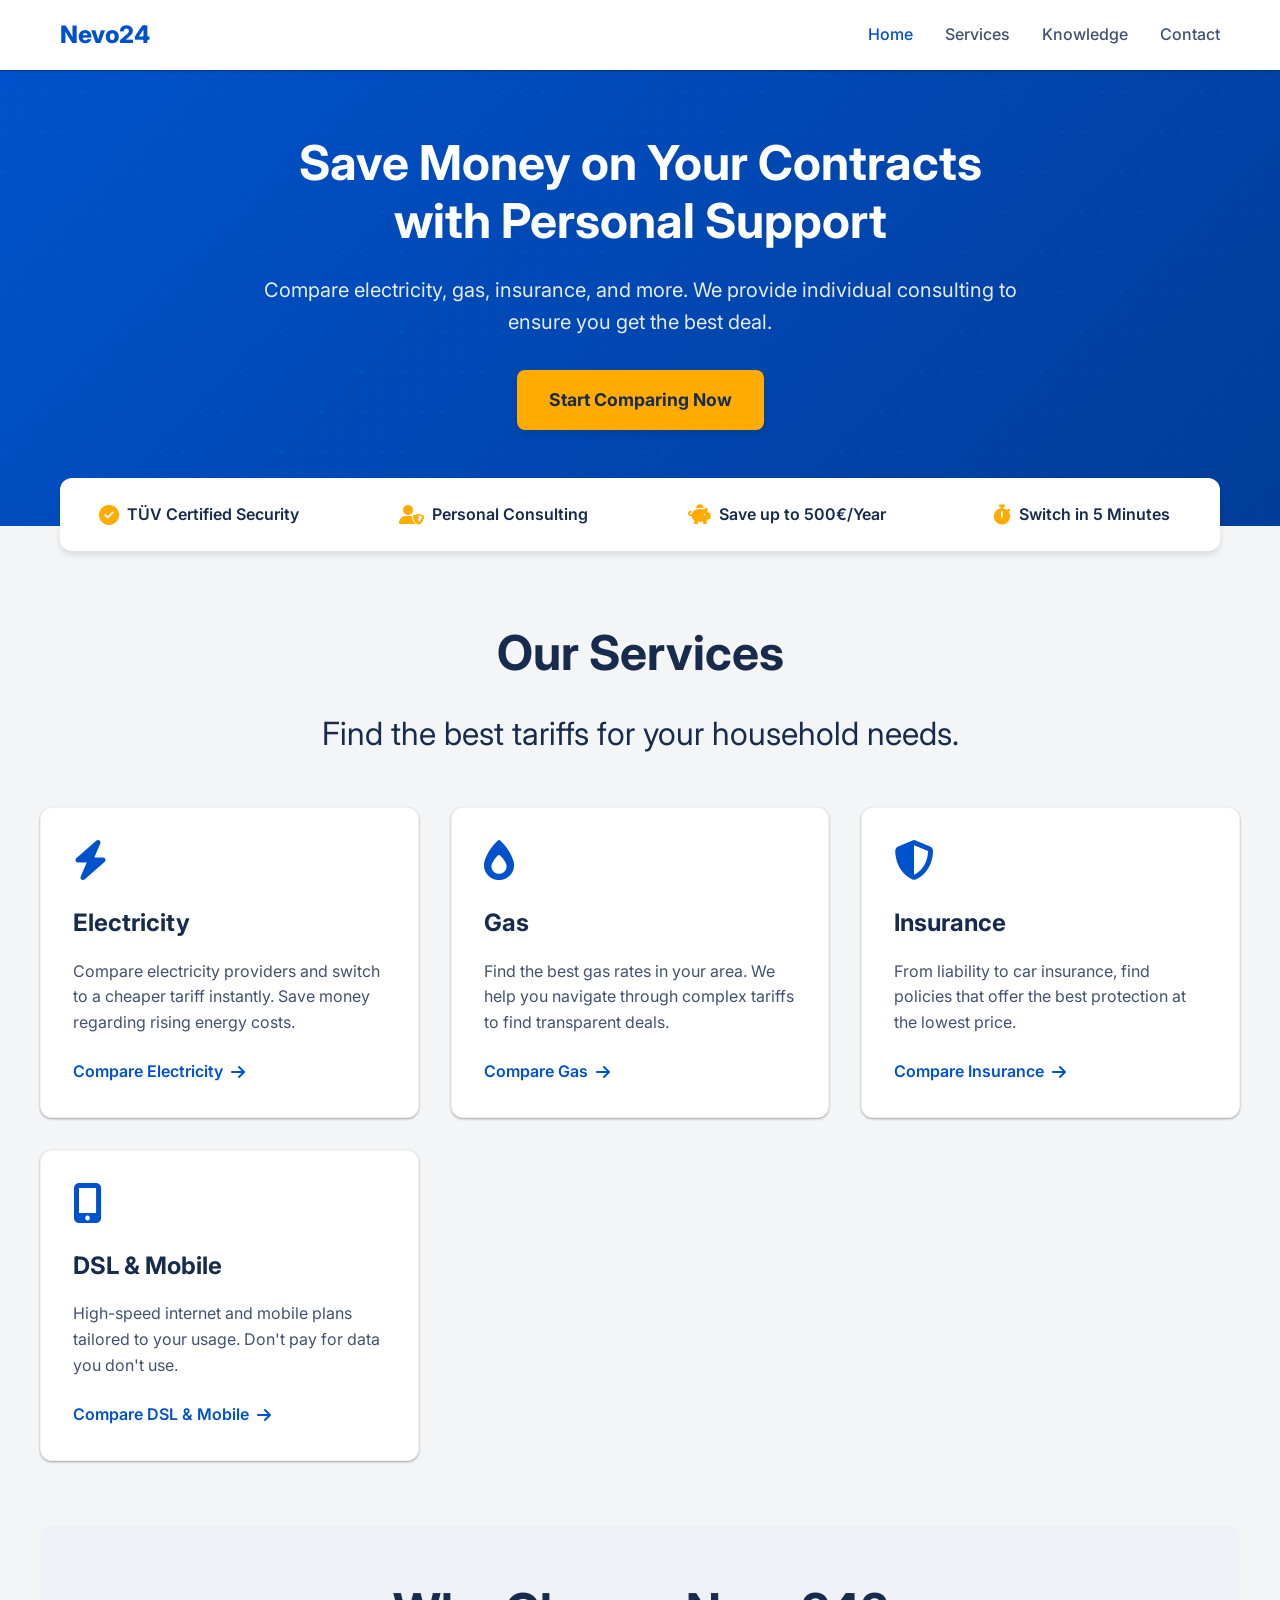
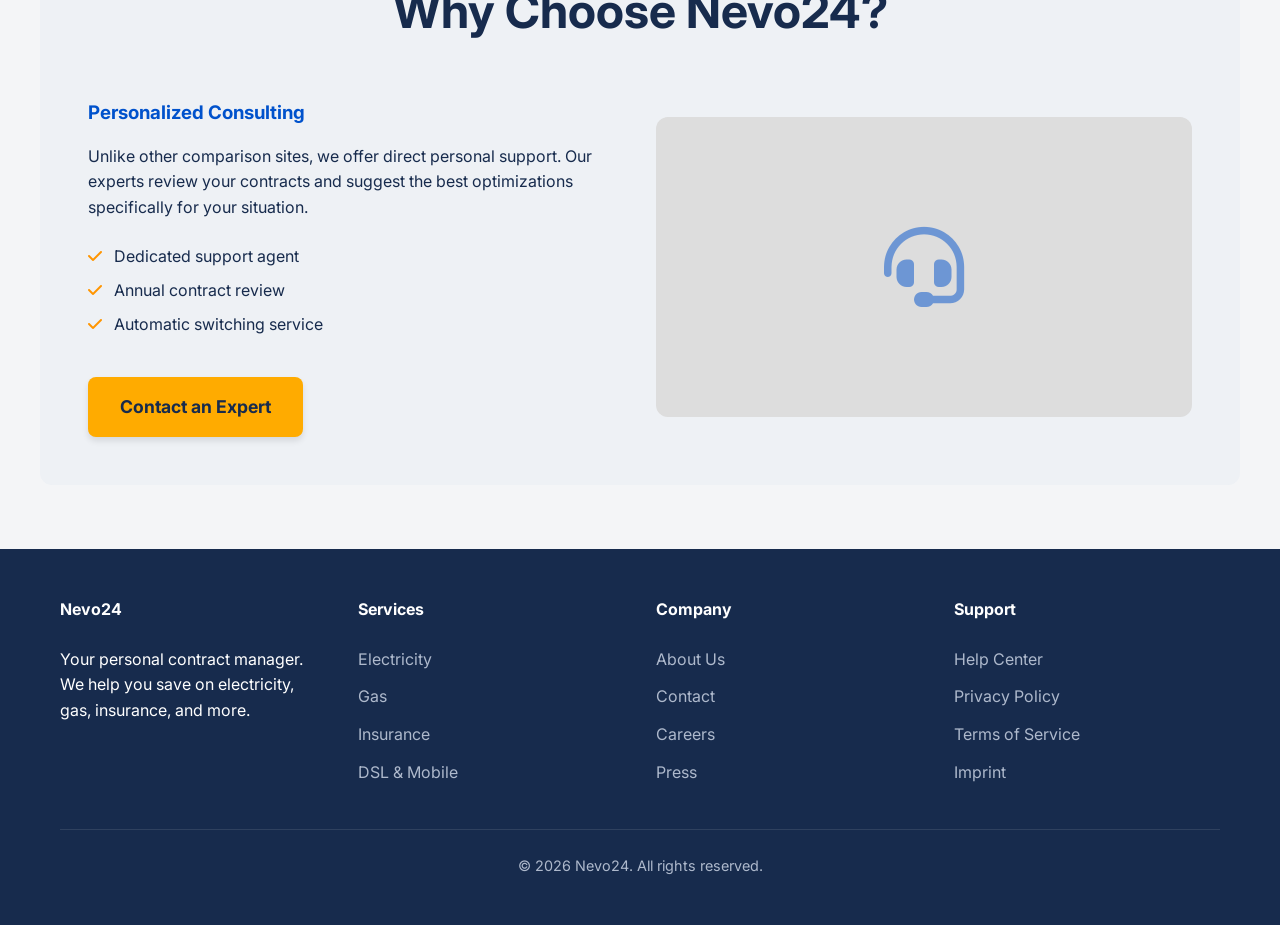
==== index.html @ d9aeeba8 "deploy: 2414fd0dbe50c13e56866b86562fd67501a1f884" ====
<!DOCTYPE html>
<html lang="en">

<head>
    <meta charset="UTF-8">
    <meta name="viewport" content="width=device-width, initial-scale=1.0">
    <title>Nevo24 - Compare Contracts & Save | Electricity, Gas, Insurance</title>
    <meta name="description"
        content="Compare electricity, gas, insurance, and more with Nevo24. Get personal consulting support and find the best deals for your needs.">
    <link rel="stylesheet" href="css/main.css">
    <link href="https://fonts.googleapis.com/css2?family=Inter:wght@400;500;600;700;800&display=swap" rel="stylesheet">
    <!-- FontAwesome for Icons -->
    <link rel="stylesheet" href="https://cdnjs.cloudflare.com/ajax/libs/font-awesome/6.4.0/css/all.min.css">
</head>

<body>
    <header>
        <div class="container">
            <nav>
                <a href="index.html" class="logo">Nevo24</a>
                <div class="nav-links">
                    <a href="index.html" class="active">Home</a>
                    <a href="services.html">Services</a>
                    <a href="knowledge.html">Knowledge</a>
                    <a href="contact.html">Contact</a>
                </div>
                <button class="mobile-menu-btn" aria-label="Toggle menu">
                    <i class="fas fa-bars"></i>
                </button>
            </nav>
        </div>
    </header>

    <main>
        <section class="hero">
            <div class="container hero-content">
                <h1>Save Money on Your Contracts with Personal Support</h1>
                <p>Compare electricity, gas, insurance, and more. We provide individual consulting to ensure you get the
                    best deal.</p>
                <a href="services.html" class="btn-cta">Start Comparing Now</a>
            </div>
        </section>

        <!-- USP Bar -->
        <div class="container">
            <div class="usp-bar">
                <div class="usp-item">
                    <i class="fas fa-check-circle usp-icon"></i>
                    <span>TÜV Certified Security</span>
                </div>
                <div class="usp-item">
                    <i class="fas fa-user-shield usp-icon"></i>
                    <span>Personal Consulting</span>
                </div>
                <div class="usp-item">
                    <i class="fas fa-piggy-bank usp-icon"></i>
                    <span>Save up to 500€/Year</span>
                </div>
                <div class="usp-item">
                    <i class="fas fa-stopwatch usp-icon"></i>
                    <span>Switch in 5 Minutes</span>
                </div>
            </div>
        </div>

        <section class="section container">
            <div class="section-title">
                <h2>Our Services</h2>
                <p>Find the best tariffs for your household needs.</p>
            </div>

            <div class="grid">
                <article class="card">
                    <i class="fas fa-bolt card-icon"></i>
                    <h3>Electricity</h3>
                    <p>Compare electricity providers and switch to a cheaper tariff instantly. Save money regarding
                        rising energy costs.</p>
                    <a href="services.html#electricity" class="card-link">Compare Electricity <i
                            class="fas fa-arrow-right"></i></a>
                </article>

                <article class="card">
                    <i class="fas fa-burn card-icon"></i>
                    <h3>Gas</h3>
                    <p>Find the best gas rates in your area. We help you navigate through complex tariffs to find
                        transparent deals.</p>
                    <a href="services.html#gas" class="card-link">Compare Gas <i class="fas fa-arrow-right"></i></a>
                </article>

                <article class="card">
                    <i class="fas fa-shield-alt card-icon"></i>
                    <h3>Insurance</h3>
                    <p>From liability to car insurance, find policies that offer the best protection at the lowest
                        price.</p>
                    <a href="services.html#insurance" class="card-link">Compare Insurance <i
                            class="fas fa-arrow-right"></i></a>
                </article>

                <article class="card">
                    <i class="fas fa-mobile-alt card-icon"></i>
                    <h3>DSL & Mobile</h3>
                    <p>High-speed internet and mobile plans tailored to your usage. Don't pay for data you don't use.
                    </p>
                    <a href="services.html#dsl" class="card-link">Compare DSL & Mobile <i
                            class="fas fa-arrow-right"></i></a>
                </article>
            </div>
        </section>

        <section class="section container" style="background-color: #eef1f5; border-radius: 12px; padding: 3rem;">
            <div class="section-title">
                <h2>Why Choose Nevo24?</h2>
            </div>
            <div class="grid" style="grid-template-columns: 1fr 1fr; align-items: center;">
                <div>
                    <h3 style="margin-bottom: 1rem; color: var(--primary-color);">Personalized Consulting</h3>
                    <p style="margin-bottom: 1.5rem;">Unlike other comparison sites, we offer direct personal support.
                        Our experts review your contracts and suggest the best optimizations specifically for your
                        situation.</p>
                    <ul style="list-style: none;">
                        <li style="margin-bottom: 0.5rem;"><i class="fas fa-check"
                                style="color: var(--accent-hover); margin-right: 0.5rem;"></i> Dedicated support agent
                        </li>
                        <li style="margin-bottom: 0.5rem;"><i class="fas fa-check"
                                style="color: var(--accent-hover); margin-right: 0.5rem;"></i> Annual contract review
                        </li>
                        <li style="margin-bottom: 0.5rem;"><i class="fas fa-check"
                                style="color: var(--accent-hover); margin-right: 0.5rem;"></i> Automatic switching
                            service</li>
                    </ul>
                    <a href="contact.html" class="btn-cta" style="margin-top: 2rem;">Contact an Expert</a>
                </div>
                <!-- Placeholder for an image -->
                <div
                    style="background-color: #ddd; height: 300px; border-radius: 12px; display: flex; align-items: center; justify-content: center; color: #666;">
                    <i class="fas fa-headset" style="font-size: 5rem; color: var(--primary-color); opacity: 0.5;"></i>
                </div>
            </div>
        </section>
    </main>

    <footer>
        <div class="container">
            <div class="footer-content">
                <div class="footer-col">
                    <h4>Nevo24</h4>
                    <p>Your personal contract manager. We help you save on electricity, gas, insurance, and more.</p>
                </div>
                <div class="footer-col">
                    <h4>Services</h4>
                    <ul>
                        <li><a href="services.html#electricity">Electricity</a></li>
                        <li><a href="services.html#gas">Gas</a></li>
                        <li><a href="services.html#insurance">Insurance</a></li>
                        <li><a href="services.html#dsl">DSL & Mobile</a></li>
                    </ul>
                </div>
                <div class="footer-col">
                    <h4>Company</h4>
                    <ul>
                        <li><a href="#">About Us</a></li>
                        <li><a href="contact.html">Contact</a></li>
                        <li><a href="#">Careers</a></li>
                        <li><a href="#">Press</a></li>
                    </ul>
                </div>
                <div class="footer-col">
                    <h4>Support</h4>
                    <ul>
                        <li><a href="knowledge.html">Help Center</a></li>
                        <li><a href="#">Privacy Policy</a></li>
                        <li><a href="#">Terms of Service</a></li>
                        <li><a href="#">Imprint</a></li>
                    </ul>
                </div>
            </div>
            <div class="footer-bottom">
                &copy; 2026 Nevo24. All rights reserved.
            </div>
        </div>
    </footer>

    <script src="js/main.js"></script>
</body>

</html>
---- css/main.css ----
/* Base */
@import './base/variables.css';
@import './base/reset.css';
@import './base/typography.css';

/* Layouts */
@import './layouts/grid.css';
@import './layouts/utilities.css';

/* Components */
@import './components/navbar.css';
@import './components/hero.css';
@import './components/buttons.css';
@import './components/usp.css';
@import './components/card.css';
@import './components/forms.css';
@import './components/footer.css';
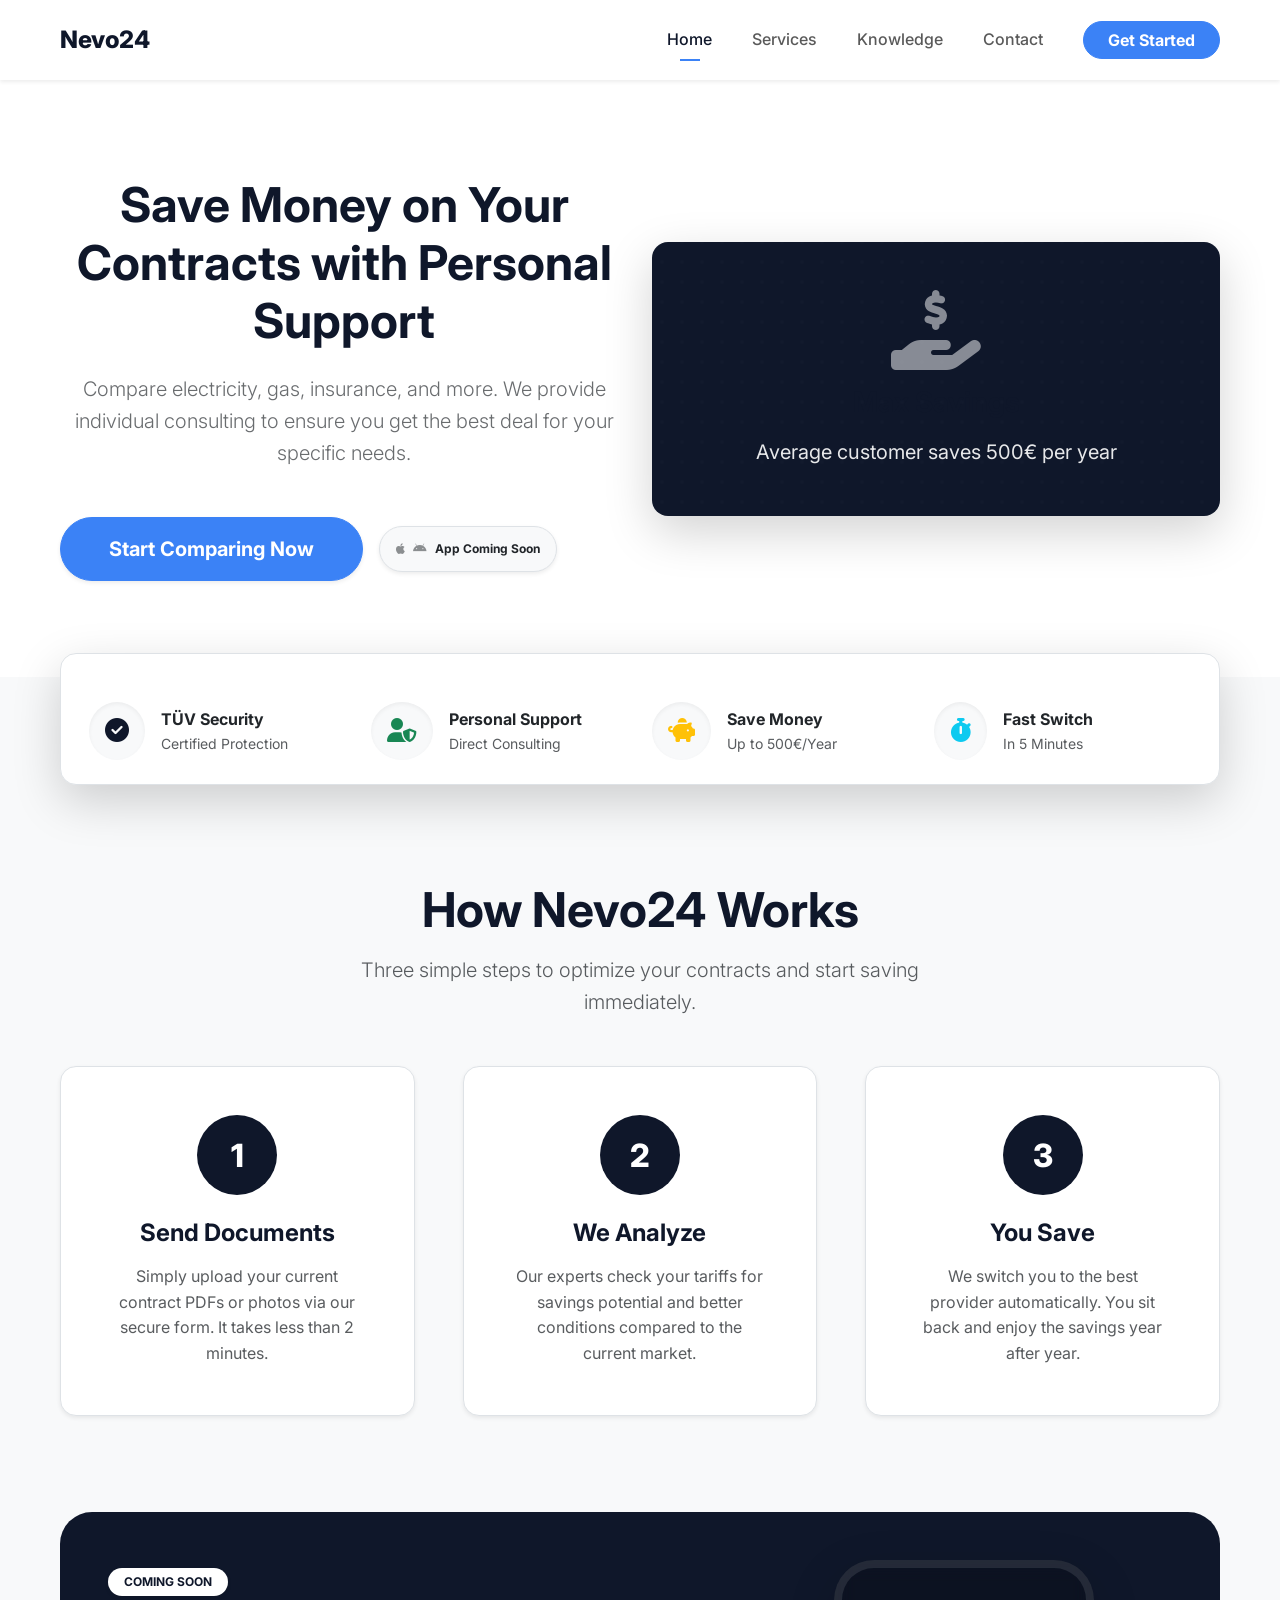
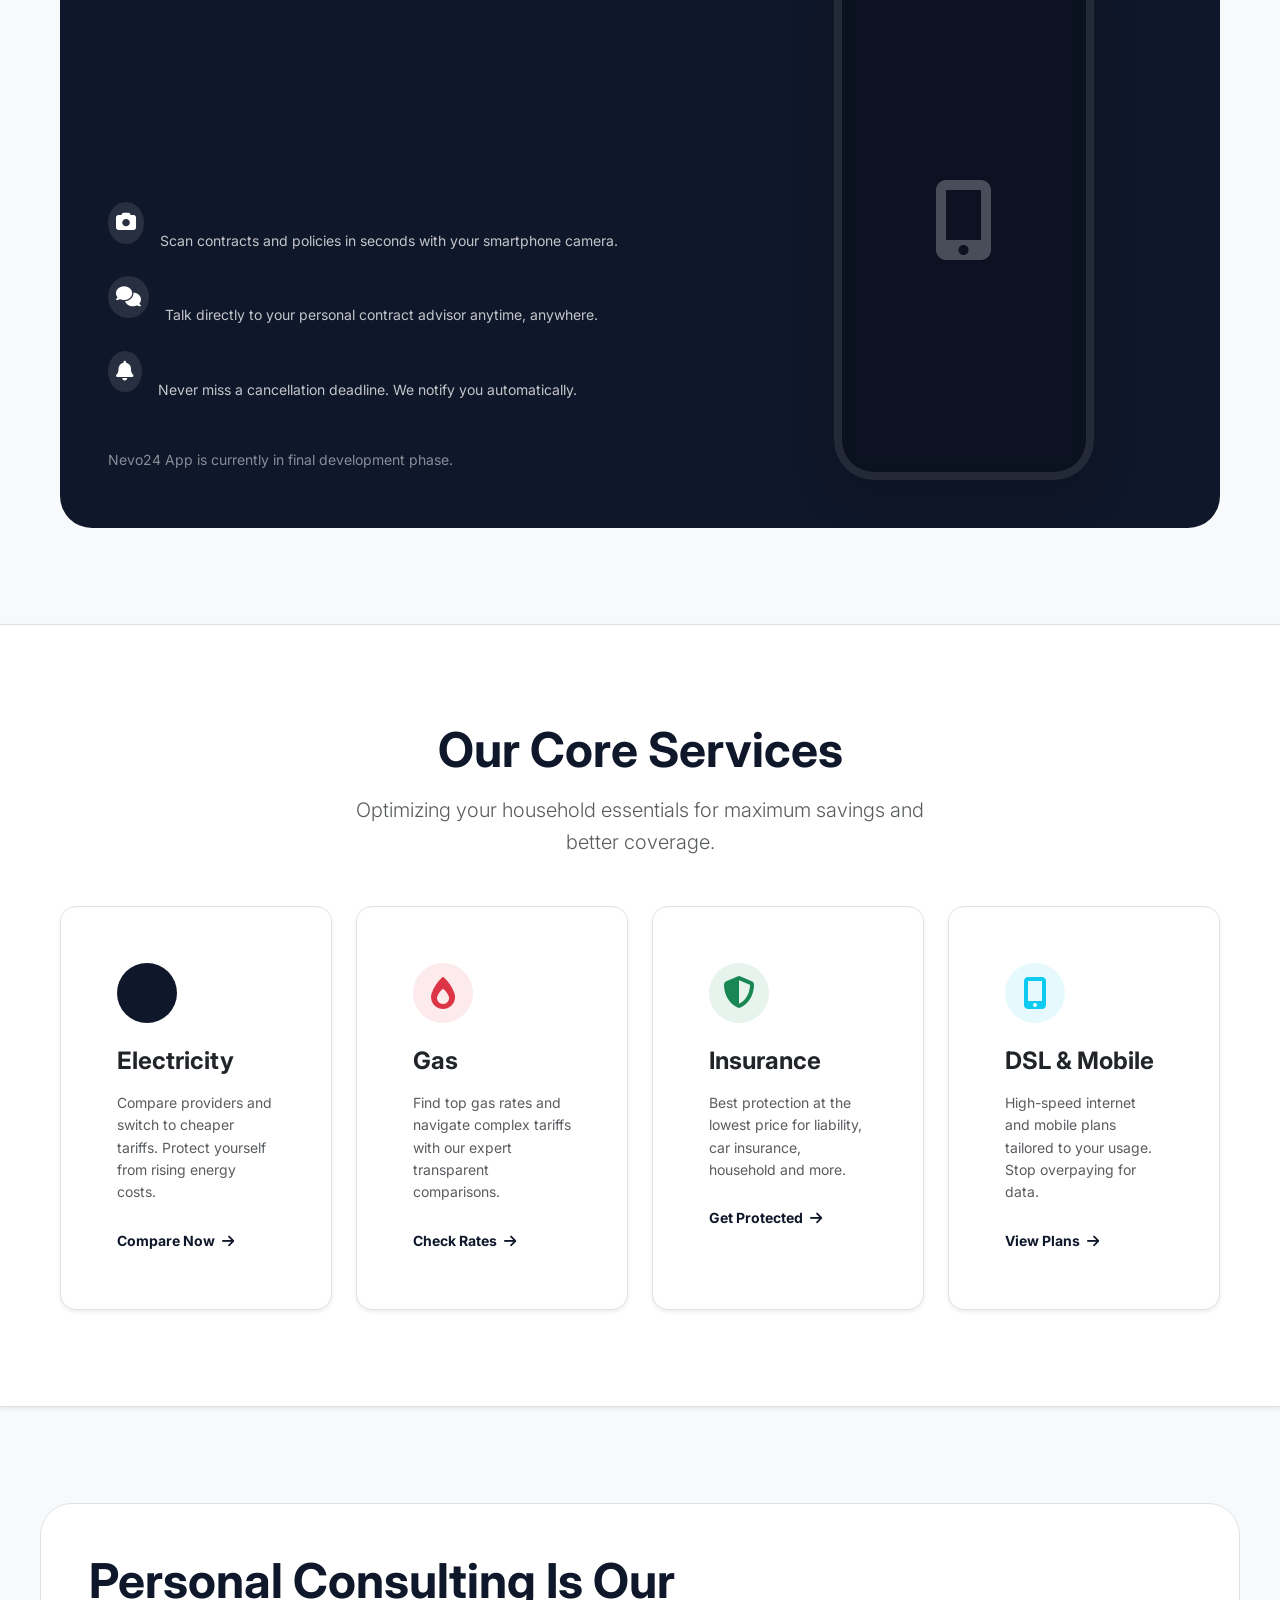
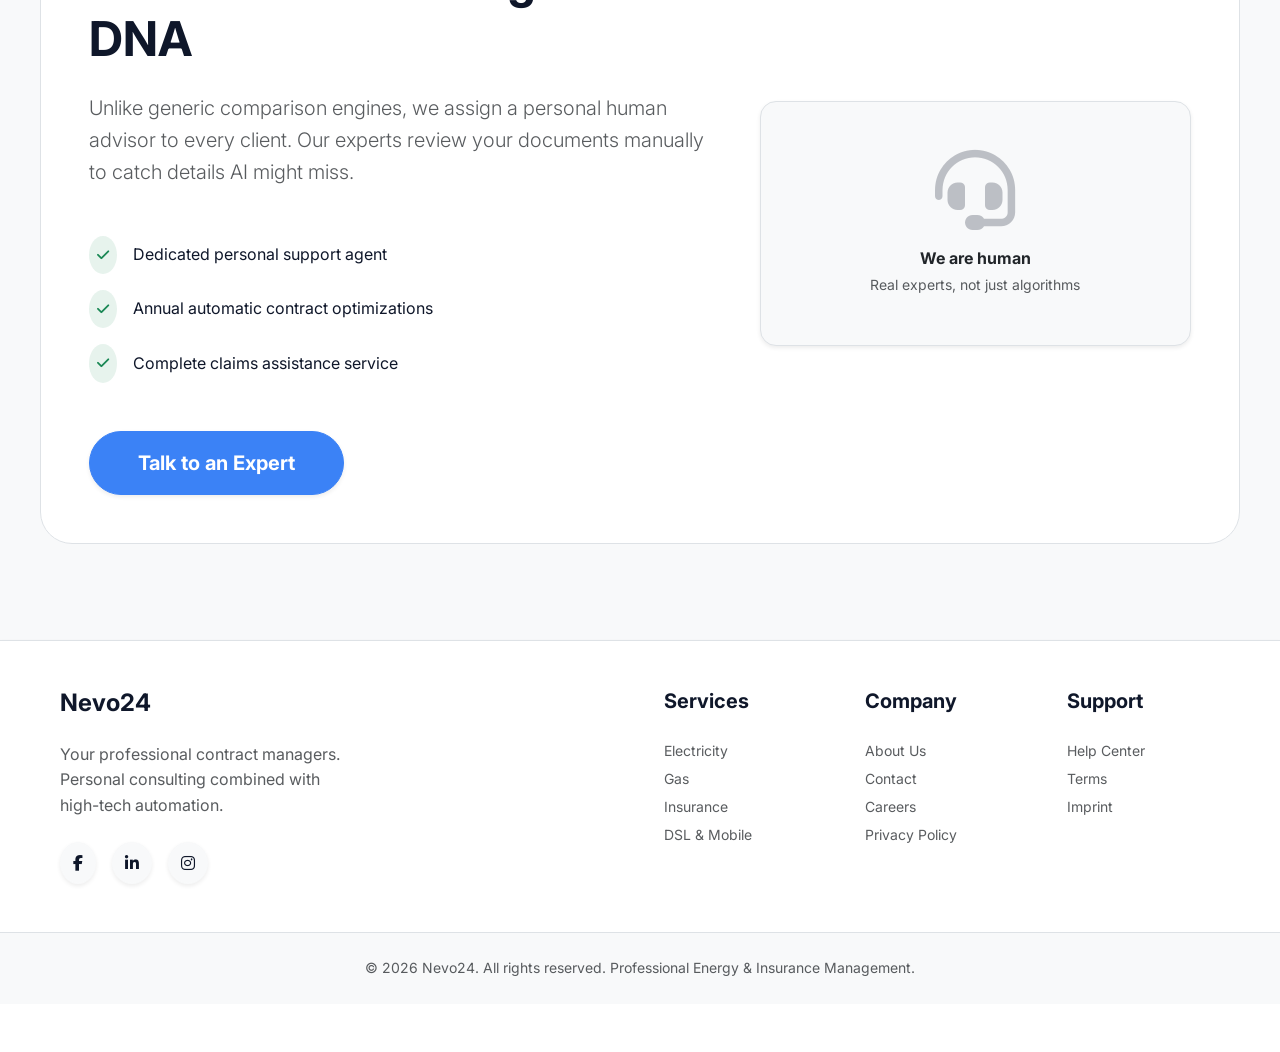
==== commit 9e4e33e0: "deploy: 4b21cb614659c265d0168c26a37c95a300e7a8ff" ====
--- a/index.html
+++ b/index.html
@@ -7,179 +7,397 @@
     <title>Nevo24 - Compare Contracts & Save | Electricity, Gas, Insurance</title>
     <meta name="description"
         content="Compare electricity, gas, insurance, and more with Nevo24. Get personal consulting support and find the best deals for your needs.">
+
+    <!-- Bootstrap 5 CSS -->
+    <link href="https://cdn.jsdelivr.net/npm/bootstrap@5.3.2/dist/css/bootstrap.min.css" rel="stylesheet">
+    <!-- AOS CSS -->
+    <link href="https://unpkg.com/aos@2.3.1/dist/aos.css" rel="stylesheet">
+
     <link rel="stylesheet" href="css/main.css">
     <link href="https://fonts.googleapis.com/css2?family=Inter:wght@400;500;600;700;800&display=swap" rel="stylesheet">
     <!-- FontAwesome for Icons -->
     <link rel="stylesheet" href="https://cdnjs.cloudflare.com/ajax/libs/font-awesome/6.4.0/css/all.min.css">
 </head>
 
-<body>
-    <header>
+<body class="bg-light">
+    <header class="navbar navbar-expand-lg navbar-light bg-white sticky-top shadow-sm py-3">
         <div class="container">
-            <nav>
-                <a href="index.html" class="logo">Nevo24</a>
-                <div class="nav-links">
-                    <a href="index.html" class="active">Home</a>
-                    <a href="services.html">Services</a>
-                    <a href="knowledge.html">Knowledge</a>
-                    <a href="contact.html">Contact</a>
-                </div>
-                <button class="mobile-menu-btn" aria-label="Toggle menu">
-                    <i class="fas fa-bars"></i>
-                </button>
-            </nav>
+            <a href="index.html" class="navbar-brand logo text-decoration-none">Nevo24</a>
+            <button class="navbar-toggler border-0" type="button" data-bs-toggle="collapse"
+                data-bs-target="#navbarContent" aria-label="Toggle navigation">
+                <i class="fas fa-bars"></i>
+            </button>
+            <div class="collapse navbar-collapse" id="navbarContent">
+                <div class="navbar-nav ms-auto gap-4 align-items-lg-center">
+                    <a href="index.html" class="nav-link active fw-medium">Home</a>
+                    <a href="services.html" class="nav-link fw-medium">Services</a>
+                    <a href="knowledge.html" class="nav-link fw-medium">Knowledge</a>
+                    <a href="contact.html" class="nav-link fw-medium">Contact</a>
+                    <a href="contact.html" class="btn btn-primary px-4 rounded-pill fw-bold ms-lg-2">Get Started</a>
+                </div>
+            </div>
         </div>
     </header>
 
     <main>
-        <section class="hero">
-            <div class="container hero-content">
-                <h1>Save Money on Your Contracts with Personal Support</h1>
-                <p>Compare electricity, gas, insurance, and more. We provide individual consulting to ensure you get the
-                    best deal.</p>
-                <a href="services.html" class="btn-cta">Start Comparing Now</a>
+        <section class="hero py-5 min-vh-75 d-flex align-items-center bg-white">
+            <div class="container py-5">
+                <div class="row align-items-center">
+                    <div class="col-lg-6 hero-content" data-aos="fade-up">
+                        <h1 class="display-3 fw-bold mb-4 text-primary">Save Money on Your Contracts with Personal
+                            Support</h1>
+                        <p class="lead text-muted mb-5">Compare electricity, gas, insurance, and more. We provide
+                            individual consulting to ensure you get the best deal for your specific needs.</p>
+                        <div class="d-flex flex-wrap gap-3 align-items-center">
+                            <a href="services.html"
+                                class="btn btn-primary btn-lg px-5 py-3 rounded-pill fw-bold shadow-sm">Start Comparing
+                                Now</a>
+                            <div
+                                class="badge rounded-pill bg-light text-dark p-3 border shadow-sm d-flex align-items-center gap-2">
+                                <i class="fab fa-apple opacity-50"></i> <i class="fab fa-android opacity-50"></i>
+                                <span class="fw-bold">App Coming Soon</span>
+                            </div>
+                        </div>
+                    </div>
+                    <div class="col-lg-6 mt-5 mt-lg-0" data-aos="fade-left" data-aos-delay="200">
+                        <div class="position-relative">
+                            <div
+                                class="bg-primary rounded-4 shadow-lg p-5 text-white text-center transform-hover transition">
+                                <i class="fas fa-hand-holding-usd display-1 opacity-50 mb-3"></i>
+                                <h3 class="fw-bold">Max Savings</h3>
+                                <p class="mb-0">Average customer saves 500€ per year</p>
+                            </div>
+                        </div>
+                    </div>
+                </div>
             </div>
         </section>
 
         <!-- USP Bar -->
-        <div class="container">
-            <div class="usp-bar">
-                <div class="usp-item">
-                    <i class="fas fa-check-circle usp-icon"></i>
-                    <span>TÜV Certified Security</span>
-                </div>
-                <div class="usp-item">
-                    <i class="fas fa-user-shield usp-icon"></i>
-                    <span>Personal Consulting</span>
-                </div>
-                <div class="usp-item">
-                    <i class="fas fa-piggy-bank usp-icon"></i>
-                    <span>Save up to 500€/Year</span>
-                </div>
-                <div class="usp-item">
-                    <i class="fas fa-stopwatch usp-icon"></i>
-                    <span>Switch in 5 Minutes</span>
+        <div class="container mt-n5 position-relative z-2">
+            <div class="row row-cols-1 row-cols-md-2 row-cols-lg-4 g-4 py-4 px-3 bg-white shadow-lg rounded-4 border mx-0"
+                data-aos="fade-up" data-aos-delay="400">
+                <div class="col d-flex align-items-center gap-3">
+                    <div class="bg-light text-primary rounded-circle p-3 shadow-inner">
+                        <i class="fas fa-check-circle fa-xl"></i>
+                    </div>
+                    <div>
+                        <div class="fw-bold text-dark">TÜV Security</div>
+                        <div class="small text-muted">Certified Protection</div>
+                    </div>
+                </div>
+                <div class="col d-flex align-items-center gap-3">
+                    <div class="bg-light text-success rounded-circle p-3 shadow-inner">
+                        <i class="fas fa-user-shield fa-xl"></i>
+                    </div>
+                    <div>
+                        <div class="fw-bold text-dark">Personal Support</div>
+                        <div class="small text-muted">Direct Consulting</div>
+                    </div>
+                </div>
+                <div class="col d-flex align-items-center gap-3">
+                    <div class="bg-light text-warning rounded-circle p-3 shadow-inner">
+                        <i class="fas fa-piggy-bank fa-xl"></i>
+                    </div>
+                    <div>
+                        <div class="fw-bold text-dark">Save Money</div>
+                        <div class="small text-muted">Up to 500€/Year</div>
+                    </div>
+                </div>
+                <div class="col d-flex align-items-center gap-3">
+                    <div class="bg-light text-info rounded-circle p-3 shadow-inner">
+                        <i class="fas fa-stopwatch fa-xl"></i>
+                    </div>
+                    <div>
+                        <div class="fw-bold text-dark">Fast Switch</div>
+                        <div class="small text-muted">In 5 Minutes</div>
+                    </div>
                 </div>
             </div>
         </div>
 
-        <section class="section container">
-            <div class="section-title">
-                <h2>Our Services</h2>
-                <p>Find the best tariffs for your household needs.</p>
-            </div>
-
-            <div class="grid">
-                <article class="card">
-                    <i class="fas fa-bolt card-icon"></i>
-                    <h3>Electricity</h3>
-                    <p>Compare electricity providers and switch to a cheaper tariff instantly. Save money regarding
-                        rising energy costs.</p>
-                    <a href="services.html#electricity" class="card-link">Compare Electricity <i
-                            class="fas fa-arrow-right"></i></a>
-                </article>
-
-                <article class="card">
-                    <i class="fas fa-burn card-icon"></i>
-                    <h3>Gas</h3>
-                    <p>Find the best gas rates in your area. We help you navigate through complex tariffs to find
-                        transparent deals.</p>
-                    <a href="services.html#gas" class="card-link">Compare Gas <i class="fas fa-arrow-right"></i></a>
-                </article>
-
-                <article class="card">
-                    <i class="fas fa-shield-alt card-icon"></i>
-                    <h3>Insurance</h3>
-                    <p>From liability to car insurance, find policies that offer the best protection at the lowest
-                        price.</p>
-                    <a href="services.html#insurance" class="card-link">Compare Insurance <i
-                            class="fas fa-arrow-right"></i></a>
-                </article>
-
-                <article class="card">
-                    <i class="fas fa-mobile-alt card-icon"></i>
-                    <h3>DSL & Mobile</h3>
-                    <p>High-speed internet and mobile plans tailored to your usage. Don't pay for data you don't use.
-                    </p>
-                    <a href="services.html#dsl" class="card-link">Compare DSL & Mobile <i
-                            class="fas fa-arrow-right"></i></a>
-                </article>
+        <!-- How it Works -->
+        <section class="section py-5 my-5">
+            <div class="container text-center">
+                <div class="section-title mb-5" data-aos="fade-up">
+                    <h2 class="display-5 fw-bold mb-3">How Nevo24 Works</h2>
+                    <p class="text-muted lead mx-auto" style="max-width: 600px;">Three simple steps to optimize your
+                        contracts and start saving immediately.</p>
+                </div>
+                <div class="row g-5">
+                    <div class="col-md-4" data-aos="fade-up" data-aos-delay="100">
+                        <div class="bg-white p-5 rounded-4 shadow-sm border h-100 transition shadow-hover">
+                            <div class="bg-primary text-white d-inline-flex align-items-center justify-content-center rounded-circle mb-4"
+                                style="width: 80px; height: 80px; font-size: 2rem; font-weight: 800;">1</div>
+                            <h3 class="fw-bold h4 mb-3">Send Documents</h3>
+                            <p class="text-muted mb-0">Simply upload your current contract PDFs or photos via our secure
+                                form. It takes less than 2 minutes.</p>
+                        </div>
+                    </div>
+                    <div class="col-md-4" data-aos="fade-up" data-aos-delay="200">
+                        <div class="bg-white p-5 rounded-4 shadow-sm border h-100 transition shadow-hover">
+                            <div class="bg-primary text-white d-inline-flex align-items-center justify-content-center rounded-circle mb-4"
+                                style="width: 80px; height: 80px; font-size: 2rem; font-weight: 800;">2</div>
+                            <h3 class="fw-bold h4 mb-3">We Analyze</h3>
+                            <p class="text-muted mb-0">Our experts check your tariffs for savings potential and better
+                                conditions compared to the current market.</p>
+                        </div>
+                    </div>
+                    <div class="col-md-4" data-aos="fade-up" data-aos-delay="300">
+                        <div class="bg-white p-5 rounded-4 shadow-sm border h-100 transition shadow-hover">
+                            <div class="bg-primary text-white d-inline-flex align-items-center justify-content-center rounded-circle mb-4"
+                                style="width: 80px; height: 80px; font-size: 2rem; font-weight: 800;">3</div>
+                            <h3 class="fw-bold h4 mb-3">You Save</h3>
+                            <p class="text-muted mb-0">We switch you to the best provider automatically. You sit back
+                                and enjoy the savings year after year.</p>
+                        </div>
+                    </div>
+                </div>
             </div>
         </section>
 
-        <section class="section container" style="background-color: #eef1f5; border-radius: 12px; padding: 3rem;">
-            <div class="section-title">
-                <h2>Why Choose Nevo24?</h2>
-            </div>
-            <div class="grid" style="grid-template-columns: 1fr 1fr; align-items: center;">
-                <div>
-                    <h3 style="margin-bottom: 1rem; color: var(--primary-color);">Personalized Consulting</h3>
-                    <p style="margin-bottom: 1.5rem;">Unlike other comparison sites, we offer direct personal support.
-                        Our experts review your contracts and suggest the best optimizations specifically for your
-                        situation.</p>
-                    <ul style="list-style: none;">
-                        <li style="margin-bottom: 0.5rem;"><i class="fas fa-check"
-                                style="color: var(--accent-hover); margin-right: 0.5rem;"></i> Dedicated support agent
-                        </li>
-                        <li style="margin-bottom: 0.5rem;"><i class="fas fa-check"
-                                style="color: var(--accent-hover); margin-right: 0.5rem;"></i> Annual contract review
-                        </li>
-                        <li style="margin-bottom: 0.5rem;"><i class="fas fa-check"
-                                style="color: var(--accent-hover); margin-right: 0.5rem;"></i> Automatic switching
-                            service</li>
-                    </ul>
-                    <a href="contact.html" class="btn-cta" style="margin-top: 2rem;">Contact an Expert</a>
-                </div>
-                <!-- Placeholder for an image -->
-                <div
-                    style="background-color: #ddd; height: 300px; border-radius: 12px; display: flex; align-items: center; justify-content: center; color: #666;">
-                    <i class="fas fa-headset" style="font-size: 5rem; color: var(--primary-color); opacity: 0.5;"></i>
+        <!-- App Teaser -->
+        <section class="container mb-5 pb-5">
+            <div class="bg-primary p-5 p-lg-5 rounded-5 text-white shadow-xl position-relative overflow-hidden"
+                data-aos="zoom-in">
+                <div class="row align-items-center g-5 position-relative z-2">
+                    <div class="col-lg-7">
+                        <span class="badge bg-white text-primary rounded-pill mb-4 px-3 py-2 fw-bold shadow-sm">COMING
+                            SOON</span>
+                        <h2 class="display-4 fw-bold mb-4">Manage Everything in One App</h2>
+                        <div class="row g-4 mt-2">
+                            <div class="col-md-12 d-flex align-items-start gap-3">
+                                <div class="bg-white bg-opacity-10 rounded-circle p-2 text-white">
+                                    <i class="fas fa-camera fa-lg"></i>
+                                </div>
+                                <div>
+                                    <h5 class="fw-bold mb-1">Document Scanner</h5>
+                                    <p class="mb-0 opacity-75 small">Scan contracts and policies in seconds with your
+                                        smartphone camera.</p>
+                                </div>
+                            </div>
+                            <div class="col-md-12 d-flex align-items-start gap-3">
+                                <div class="bg-white bg-opacity-10 rounded-circle p-2 text-white">
+                                    <i class="fas fa-comments fa-lg"></i>
+                                </div>
+                                <div>
+                                    <h5 class="fw-bold mb-1">Smart Advisor Chat</h5>
+                                    <p class="mb-0 opacity-75 small">Talk directly to your personal contract advisor
+                                        anytime, anywhere.</p>
+                                </div>
+                            </div>
+                            <div class="col-md-12 d-flex align-items-start gap-3">
+                                <div class="bg-white bg-opacity-10 rounded-circle p-2 text-white">
+                                    <i class="fas fa-bell fa-lg"></i>
+                                </div>
+                                <div>
+                                    <h5 class="fw-bold mb-1">Auto-Notifications</h5>
+                                    <p class="mb-0 opacity-75 small">Never miss a cancellation deadline. We notify you
+                                        automatically.</p>
+                                </div>
+                            </div>
+                        </div>
+                        <div class="mt-5 opacity-50 small fs-italic">Nevo24 App is currently in final development phase.
+                        </div>
+                    </div>
+                    <div class="col-lg-5 d-none d-lg-block text-center">
+                        <div class="mockup-phone shadow-lg mx-auto"
+                            style="width: 260px; height: 520px; border: 8px solid rgba(255,255,255,0.1); border-radius: 40px; background: rgba(0,0,0,0.2); backdrop-filter: blur(10px); display: flex; align-items: center; justify-content: center;">
+                            <i class="fas fa-mobile-alt display-1 opacity-25"></i>
+                        </div>
+                    </div>
+                </div>
+            </div>
+        </section>
+
+        <section class="py-5 bg-white shadow-sm border-top border-bottom">
+            <div class="container py-5 text-center">
+                <div class="section-title mb-5" data-aos="fade-up">
+                    <h2 class="display-5 fw-bold mb-3">Our Core Services</h2>
+                    <p class="text-muted lead mx-auto" style="max-width: 600px;">Optimizing your household essentials
+                        for maximum savings and better coverage.</p>
+                </div>
+                <div class="row g-4 text-start">
+                    <div class="col-md-6 col-lg-3" data-aos="fade-up" data-aos-delay="100">
+                        <div class="card h-100 border shadow-sm transition shadow-hover rounded-4">
+                            <div class="card-body p-4">
+                                <div class="bg-primary bg-opacity-10 text-primary rounded-circle d-flex align-items-center justify-content-center p-3 mb-4"
+                                    style="width: 60px; height: 60px;">
+                                    <i class="fas fa-bolt fa-2xl"></i>
+                                </div>
+                                <h3 class="fw-bold h5 mb-3">Electricity</h3>
+                                <p class="text-muted small mb-4">Compare providers and switch to cheaper tariffs.
+                                    Protect yourself from rising energy costs.</p>
+                                <a href="services.html#electricity"
+                                    class="text-primary fw-bold text-decoration-none small stretched-link">Compare Now
+                                    <i class="fas fa-arrow-right ms-1"></i></a>
+                            </div>
+                        </div>
+                    </div>
+                    <div class="col-md-6 col-lg-3" data-aos="fade-up" data-aos-delay="200">
+                        <div class="card h-100 border shadow-sm transition shadow-hover rounded-4">
+                            <div class="card-body p-4">
+                                <div class="bg-danger bg-opacity-10 text-danger rounded-circle d-flex align-items-center justify-content-center p-3 mb-4"
+                                    style="width: 60px; height: 60px;">
+                                    <i class="fas fa-burn fa-2xl"></i>
+                                </div>
+                                <h3 class="fw-bold h5 mb-3">Gas</h3>
+                                <p class="text-muted small mb-4">Find top gas rates and navigate complex tariffs with
+                                    our expert transparent comparisons.</p>
+                                <a href="services.html#gas"
+                                    class="text-primary fw-bold text-decoration-none small stretched-link">Check Rates
+                                    <i class="fas fa-arrow-right ms-1"></i></a>
+                            </div>
+                        </div>
+                    </div>
+                    <div class="col-md-6 col-lg-3" data-aos="fade-up" data-aos-delay="300">
+                        <div class="card h-100 border shadow-sm transition shadow-hover rounded-4">
+                            <div class="card-body p-4">
+                                <div class="bg-success bg-opacity-10 text-success rounded-circle d-flex align-items-center justify-content-center p-3 mb-4"
+                                    style="width: 60px; height: 60px;">
+                                    <i class="fas fa-shield-alt fa-2xl"></i>
+                                </div>
+                                <h3 class="fw-bold h5 mb-3">Insurance</h3>
+                                <p class="text-muted small mb-4">Best protection at the lowest price for liability, car
+                                    insurance, household and more.</p>
+                                <a href="services.html#insurance"
+                                    class="text-primary fw-bold text-decoration-none small stretched-link">Get Protected
+                                    <i class="fas fa-arrow-right ms-1"></i></a>
+                            </div>
+                        </div>
+                    </div>
+                    <div class="col-md-6 col-lg-3" data-aos="fade-up" data-aos-delay="400">
+                        <div class="card h-100 border shadow-sm transition shadow-hover rounded-4">
+                            <div class="card-body p-4">
+                                <div class="bg-info bg-opacity-10 text-info rounded-circle d-flex align-items-center justify-content-center p-3 mb-4"
+                                    style="width: 60px; height: 60px;">
+                                    <i class="fas fa-mobile-alt fa-2xl"></i>
+                                </div>
+                                <h3 class="fw-bold h5 mb-3">DSL & Mobile</h3>
+                                <p class="text-muted small mb-4">High-speed internet and mobile plans tailored to your
+                                    usage. Stop overpaying for data.</p>
+                                <a href="services.html#dsl"
+                                    class="text-primary fw-bold text-decoration-none small stretched-link">View Plans <i
+                                        class="fas fa-arrow-right ms-1"></i></a>
+                            </div>
+                        </div>
+                    </div>
+                </div>
+            </div>
+        </section>
+
+        <!-- Why Choose Section -->
+        <section class="section py-5 my-5">
+            <div class="container py-5 px-5 bg-white border shadow-md rounded-5" data-aos="fade-up">
+                <div class="row align-items-center g-5">
+                    <div class="col-lg-7">
+                        <h2 class="display-5 fw-bold mb-4">Personal Consulting Is Our DNA</h2>
+                        <p class="lead text-muted mb-5">Unlike generic comparison engines, we assign a personal human
+                            advisor to every client. Our experts review your documents manually to catch details AI
+                            might miss.</p>
+                        <ul class="list-unstyled mb-5">
+                            <li class="d-flex align-items-center gap-3 mb-3">
+                                <div class="bg-success bg-opacity-10 text-success rounded-circle p-2 small"><i
+                                        class="fas fa-check"></i></div>
+                                <span>Dedicated personal support agent</span>
+                            </li>
+                            <li class="d-flex align-items-center gap-3 mb-3">
+                                <div class="bg-success bg-opacity-10 text-success rounded-circle p-2 small"><i
+                                        class="fas fa-check"></i></div>
+                                <span>Annual automatic contract optimizations</span>
+                            </li>
+                            <li class="d-flex align-items-center gap-3 mb-3">
+                                <div class="bg-success bg-opacity-10 text-success rounded-circle p-2 small"><i
+                                        class="fas fa-check"></i></div>
+                                <span>Complete claims assistance service</span>
+                            </li>
+                        </ul>
+                        <a href="contact.html"
+                            class="btn btn-primary btn-lg px-5 py-3 rounded-pill fw-bold shadow-sm">Talk to an
+                            Expert</a>
+                    </div>
+                    <div class="col-lg-5 text-center px-4">
+                        <div class="bg-light p-5 rounded-4 border shadow-sm position-relative">
+                            <i class="fas fa-headset display-1 text-primary opacity-25 mb-3"></i>
+                            <div class="fw-bold text-dark">We are human</div>
+                            <small class="text-muted">Real experts, not just algorithms</small>
+                        </div>
+                    </div>
                 </div>
             </div>
         </section>
     </main>
 
-    <footer>
-        <div class="container">
-            <div class="footer-content">
-                <div class="footer-col">
-                    <h4>Nevo24</h4>
-                    <p>Your personal contract manager. We help you save on electricity, gas, insurance, and more.</p>
-                </div>
-                <div class="footer-col">
-                    <h4>Services</h4>
-                    <ul>
-                        <li><a href="services.html#electricity">Electricity</a></li>
-                        <li><a href="services.html#gas">Gas</a></li>
-                        <li><a href="services.html#insurance">Insurance</a></li>
-                        <li><a href="services.html#dsl">DSL & Mobile</a></li>
+    <footer class="bg-white pt-5 mt-5 border-top shadow-sm">
+        <div class="container pb-5">
+            <div class="row g-5">
+                <div class="col-lg-4">
+                    <h4 class="fw-bold mb-4 text-primary">Nevo24</h4>
+                    <p class="text-muted mb-4" style="max-width: 300px;">Your professional contract managers. Personal
+                        consulting combined with high-tech automation.</p>
+                    <div class="d-flex gap-3">
+                        <a href="#" class="btn btn-light rounded-circle p-2 text-primary shadow-sm"><i
+                                class="fab fa-facebook-f p-1"></i></a>
+                        <a href="#" class="btn btn-light rounded-circle p-2 text-primary shadow-sm"><i
+                                class="fab fa-linkedin-in p-1"></i></a>
+                        <a href="#" class="btn btn-light rounded-circle p-2 text-primary shadow-sm"><i
+                                class="fab fa-instagram p-1"></i></a>
+                    </div>
+                </div>
+                <div class="col-md-4 col-lg-2 ms-lg-auto">
+                    <h5 class="fw-bold mb-4">Services</h5>
+                    <ul class="list-unstyled text-muted small lh-lg">
+                        <li><a href="services.html#electricity"
+                                class="text-decoration-none text-muted transition hover-primary">Electricity</a></li>
+                        <li><a href="services.html#gas"
+                                class="text-decoration-none text-muted transition hover-primary">Gas</a></li>
+                        <li><a href="services.html#insurance"
+                                class="text-decoration-none text-muted transition hover-primary">Insurance</a></li>
+                        <li><a href="services.html#dsl"
+                                class="text-decoration-none text-muted transition hover-primary">DSL & Mobile</a></li>
                     </ul>
                 </div>
-                <div class="footer-col">
-                    <h4>Company</h4>
-                    <ul>
-                        <li><a href="#">About Us</a></li>
-                        <li><a href="contact.html">Contact</a></li>
-                        <li><a href="#">Careers</a></li>
-                        <li><a href="#">Press</a></li>
+                <div class="col-md-4 col-lg-2">
+                    <h5 class="fw-bold mb-4">Company</h5>
+                    <ul class="list-unstyled text-muted small lh-lg">
+                        <li><a href="#" class="text-decoration-none text-muted transition hover-primary">About Us</a>
+                        </li>
+                        <li><a href="contact.html"
+                                class="text-decoration-none text-muted transition hover-primary">Contact</a></li>
+                        <li><a href="#" class="text-decoration-none text-muted transition hover-primary">Careers</a>
+                        </li>
+                        <li><a href="#" class="text-decoration-none text-muted transition hover-primary">Privacy
+                                Policy</a></li>
                     </ul>
                 </div>
-                <div class="footer-col">
-                    <h4>Support</h4>
-                    <ul>
-                        <li><a href="knowledge.html">Help Center</a></li>
-                        <li><a href="#">Privacy Policy</a></li>
-                        <li><a href="#">Terms of Service</a></li>
-                        <li><a href="#">Imprint</a></li>
+                <div class="col-md-4 col-lg-2">
+                    <h5 class="fw-bold mb-4">Support</h5>
+                    <ul class="list-unstyled text-muted small lh-lg">
+                        <li><a href="knowledge.html"
+                                class="text-decoration-none text-muted transition hover-primary">Help Center</a></li>
+                        <li><a href="#" class="text-decoration-none text-muted transition hover-primary">Terms</a></li>
+                        <li><a href="#" class="text-decoration-none text-muted transition hover-primary">Imprint</a>
+                        </li>
                     </ul>
                 </div>
             </div>
-            <div class="footer-bottom">
-                &copy; 2026 Nevo24. All rights reserved.
-            </div>
+        </div>
+        <div class="bg-light py-4 text-center border-top small text-muted">
+            &copy; 2026 Nevo24. All rights reserved. Professional Energy & Insurance Management.
         </div>
     </footer>
 
+    <!-- Bootstrap 5 JS -->
+    <script src="https://cdn.jsdelivr.net/npm/bootstrap@5.3.2/dist/js/bootstrap.bundle.min.js"></script>
+    <!-- AOS JS -->
+    <script src="https://unpkg.com/aos@2.3.1/dist/aos.js"></script>
+    <script>
+        AOS.init({
+            duration: 800,
+            once: true,
+            easing: 'ease-out-cubic'
+        });
+    </script>
     <script src="js/main.js"></script>
 </body>
 
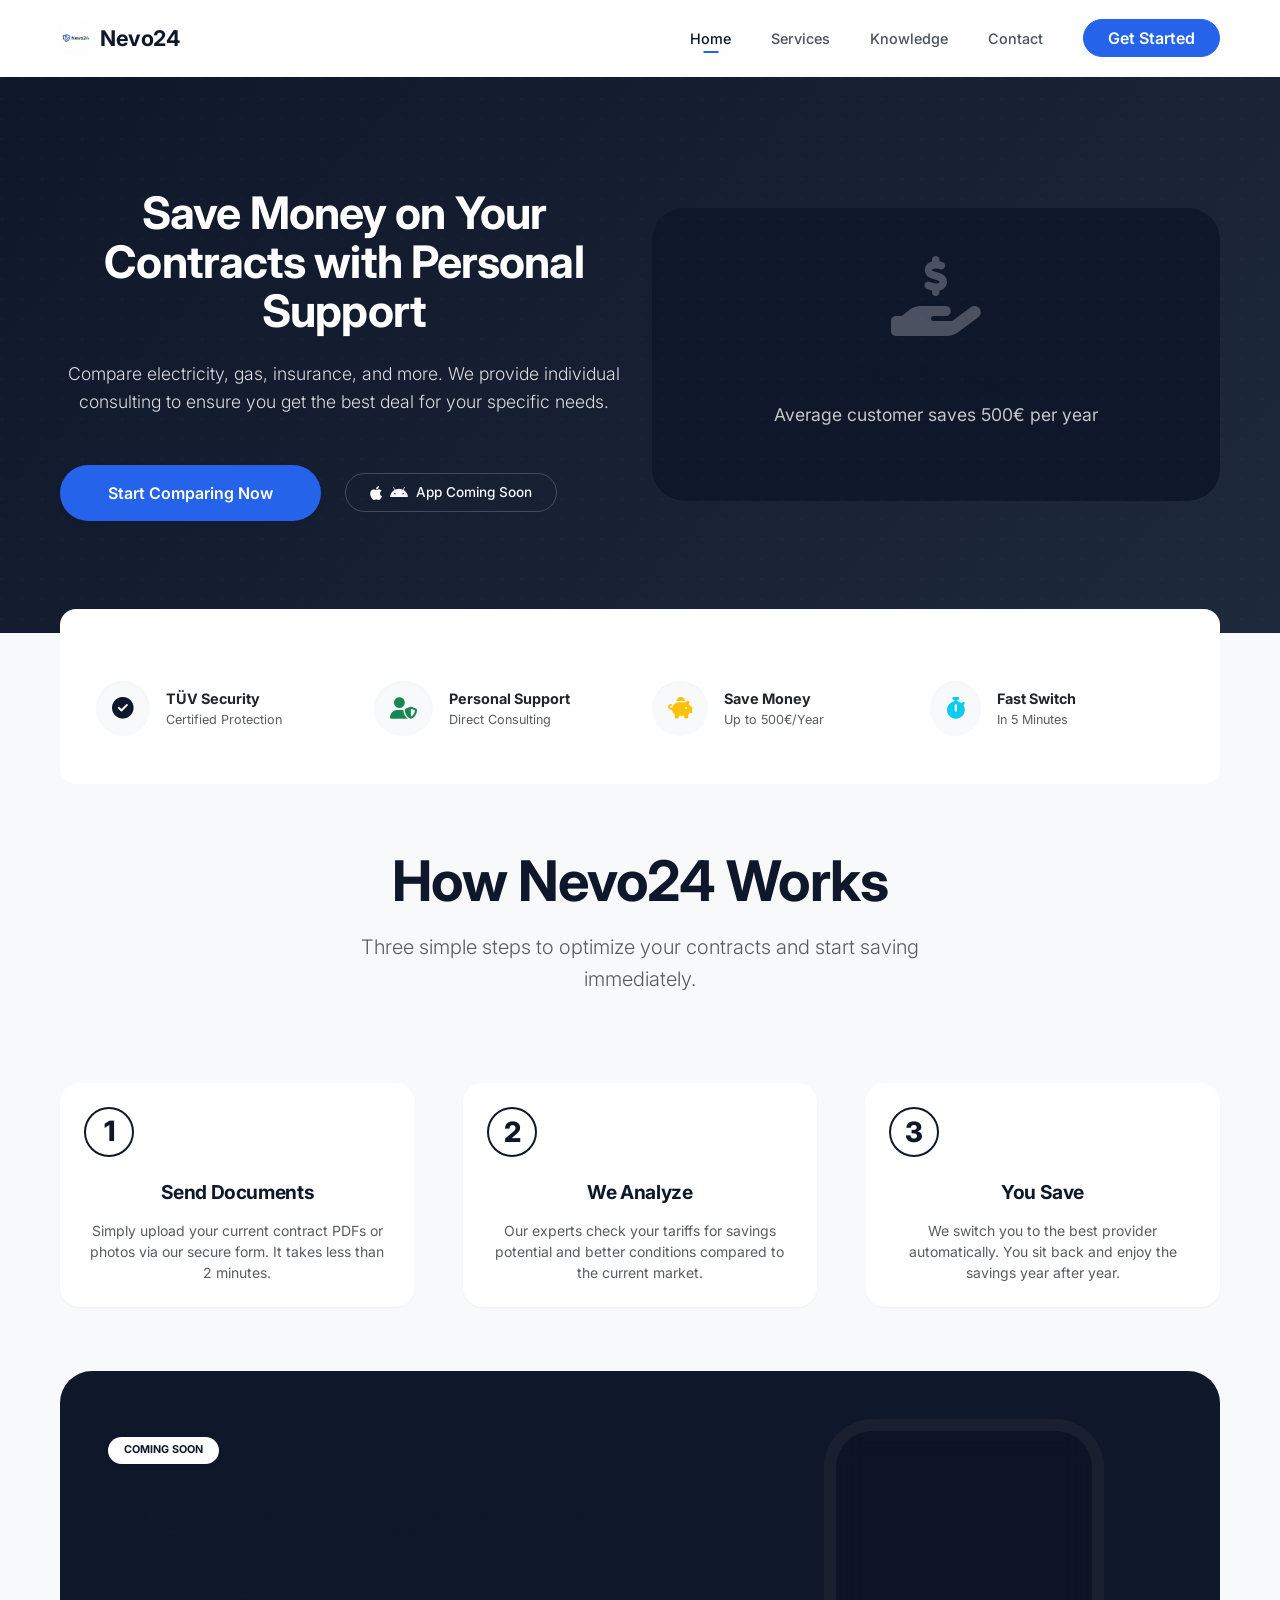
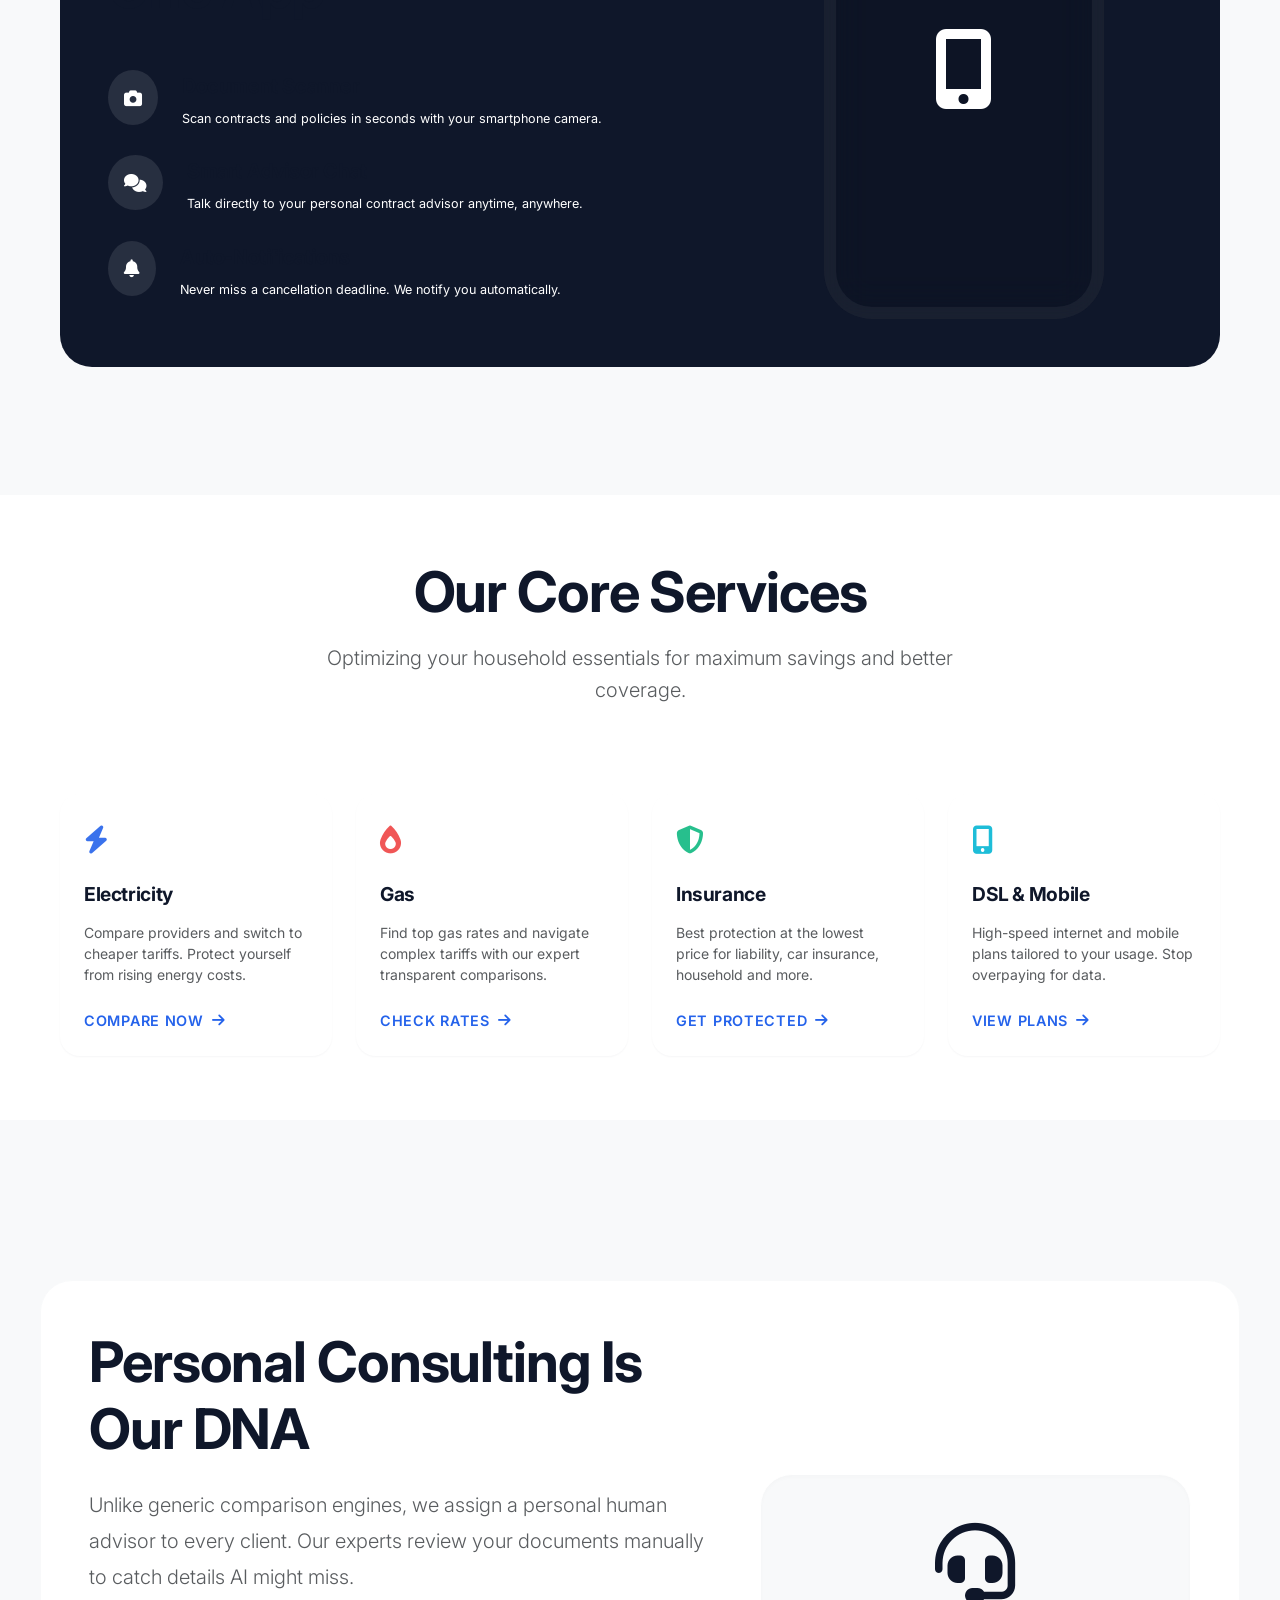
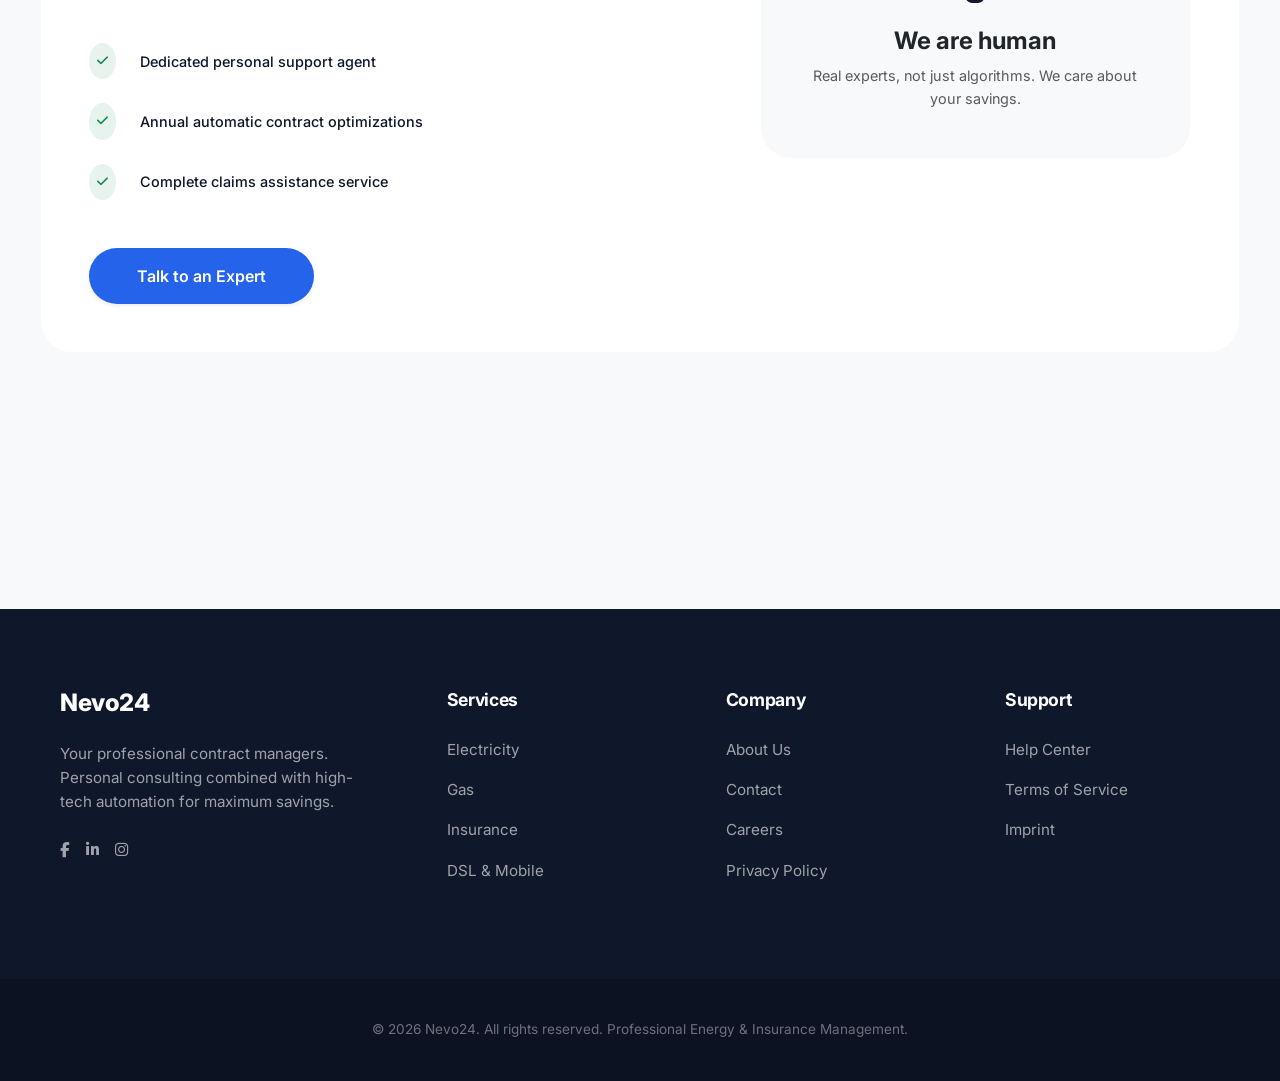
==== commit 0bf9733e: "deploy: b731c76084fc79b2fc71eaebe6c013efb838c583" ====
--- a/index.html
+++ b/index.html
@@ -7,6 +7,15 @@
     <title>Nevo24 - Compare Contracts & Save | Electricity, Gas, Insurance</title>
     <meta name="description"
         content="Compare electricity, gas, insurance, and more with Nevo24. Get personal consulting support and find the best deals for your needs.">
+    <!-- Mobile App Settings -->
+    <meta name="apple-mobile-web-app-capable" content="yes">
+    <meta name="apple-mobile-web-app-status-bar-style" content="black-translucent">
+    <meta name="theme-color" content="#0f172a">
+
+    <!-- Open Graph for better sharing -->
+    <meta property="og:title" content="Nevo24 - Your Personal Contract Manager">
+    <meta property="og:description" content="Compare electricity, gas, and insurance with expert support.">
+    <meta property="og:type" content="website">
 
     <!-- Bootstrap 5 CSS -->
     <link href="https://cdn.jsdelivr.net/npm/bootstrap@5.3.2/dist/css/bootstrap.min.css" rel="stylesheet">
@@ -20,9 +29,12 @@
 </head>
 
 <body class="bg-light">
-    <header class="navbar navbar-expand-lg navbar-light bg-white sticky-top shadow-sm py-3">
+    <header class="navbar navbar-expand-lg navbar-light bg-white sticky-top py-3">
         <div class="container">
-            <a href="index.html" class="navbar-brand logo text-decoration-none">Nevo24</a>
+            <a href="index.html" class="navbar-brand logo d-flex align-items-center gap-2 text-decoration-none">
+                <img src="img/logo.png" alt="Nevo24 Logo" height="32">
+                <span>Nevo24</span>
+            </a>
             <button class="navbar-toggler border-0" type="button" data-bs-toggle="collapse"
                 data-bs-target="#navbarContent" aria-label="Toggle navigation">
                 <i class="fas fa-bars"></i>
@@ -33,39 +45,40 @@
                     <a href="services.html" class="nav-link fw-medium">Services</a>
                     <a href="knowledge.html" class="nav-link fw-medium">Knowledge</a>
                     <a href="contact.html" class="nav-link fw-medium">Contact</a>
-                    <a href="contact.html" class="btn btn-primary px-4 rounded-pill fw-bold ms-lg-2">Get Started</a>
+                    <a href="contact.html" class="btn btn-primary px-4 rounded-pill ms-lg-2">Get Started</a>
                 </div>
             </div>
         </div>
     </header>
 
     <main>
-        <section class="hero py-5 min-vh-75 d-flex align-items-center bg-white">
+        <section class="hero d-flex align-items-center bg-white" style="padding: 4rem 0; min-height: 60vh;">
             <div class="container py-5">
                 <div class="row align-items-center">
                     <div class="col-lg-6 hero-content" data-aos="fade-up">
-                        <h1 class="display-3 fw-bold mb-4 text-primary">Save Money on Your Contracts with Personal
-                            Support</h1>
-                        <p class="lead text-muted mb-5">Compare electricity, gas, insurance, and more. We provide
-                            individual consulting to ensure you get the best deal for your specific needs.</p>
-                        <div class="d-flex flex-wrap gap-3 align-items-center">
-                            <a href="services.html"
-                                class="btn btn-primary btn-lg px-5 py-3 rounded-pill fw-bold shadow-sm">Start Comparing
+                        <h1 class="display-3 fw-bold mb-4">Save Money on Your Contracts with <span
+                                class="text-accent">Personal Support</span></h1>
+                        <p class="lead mb-5" style="font-size: 1.1rem; opacity: 0.85;">Compare electricity, gas,
+                            insurance,
+                            and more. We provide individual consulting to ensure you get the best deal for your specific
+                            needs.</p>
+                        <div class="d-flex flex-wrap gap-4 align-items-center">
+                            <a href="services.html" class="btn btn-cta px-5 py-3 rounded-pill shadow-sm">Start Comparing
                                 Now</a>
-                            <div
-                                class="badge rounded-pill bg-light text-dark p-3 border shadow-sm d-flex align-items-center gap-2">
-                                <i class="fab fa-apple opacity-50"></i> <i class="fab fa-android opacity-50"></i>
-                                <span class="fw-bold">App Coming Soon</span>
+                            <div class="btn btn-outline-light rounded-pill px-4 py-2 d-flex align-items-center gap-2"
+                                style="font-weight: 500; cursor: default; border-color: rgba(255,255,255,0.2);">
+                                <i class="fab fa-apple opacity-60"></i> <i class="fab fa-android opacity-60"></i>
+                                <span style="font-size: 0.85rem;">App Coming Soon</span>
                             </div>
                         </div>
                     </div>
                     <div class="col-lg-6 mt-5 mt-lg-0" data-aos="fade-left" data-aos-delay="200">
                         <div class="position-relative">
-                            <div
-                                class="bg-primary rounded-4 shadow-lg p-5 text-white text-center transform-hover transition">
-                                <i class="fas fa-hand-holding-usd display-1 opacity-50 mb-3"></i>
-                                <h3 class="fw-bold">Max Savings</h3>
-                                <p class="mb-0">Average customer saves 500€ per year</p>
+                            <div class="bg-primary rounded-5 shadow-xl p-5 text-white text-center transition"
+                                style="backdrop-filter: brightness(1.2);">
+                                <i class="fas fa-hand-holding-usd display-1 opacity-25 mb-4"></i>
+                                <h3 class="fw-bold mb-2">Max Savings</h3>
+                                <p class="opacity-75">Average customer saves 500€ per year</p>
                             </div>
                         </div>
                     </div>
@@ -75,7 +88,7 @@
 
         <!-- USP Bar -->
         <div class="container mt-n5 position-relative z-2">
-            <div class="row row-cols-1 row-cols-md-2 row-cols-lg-4 g-4 py-4 px-3 bg-white shadow-lg rounded-4 border mx-0"
+            <div class="row row-cols-1 row-cols-md-2 row-cols-lg-4 g-4 py-5 px-4 bg-white shadow-xl rounded-4 mx-0"
                 data-aos="fade-up" data-aos-delay="400">
                 <div class="col d-flex align-items-center gap-3">
                     <div class="bg-light text-primary rounded-circle p-3 shadow-inner">
@@ -86,6 +99,7 @@
                         <div class="small text-muted">Certified Protection</div>
                     </div>
                 </div>
+                <!-- ... other items ... -->
                 <div class="col d-flex align-items-center gap-3">
                     <div class="bg-light text-success rounded-circle p-3 shadow-inner">
                         <i class="fas fa-user-shield fa-xl"></i>
@@ -117,36 +131,39 @@
         </div>
 
         <!-- How it Works -->
-        <section class="section py-5 my-5">
+        <section class="section" style="padding: 4rem 0;">
             <div class="container text-center">
-                <div class="section-title mb-5" data-aos="fade-up">
-                    <h2 class="display-5 fw-bold mb-3">How Nevo24 Works</h2>
-                    <p class="text-muted lead mx-auto" style="max-width: 600px;">Three simple steps to optimize your
+                <div class="section-title mb-5 pb-4" data-aos="fade-up">
+                    <h2 class="display-4 fw-bold mb-3">How Nevo24 Works</h2>
+                    <p class="text-muted lead mx-auto" style="max-width: 650px;">Three simple steps to optimize your
                         contracts and start saving immediately.</p>
                 </div>
                 <div class="row g-5">
                     <div class="col-md-4" data-aos="fade-up" data-aos-delay="100">
-                        <div class="bg-white p-5 rounded-4 shadow-sm border h-100 transition shadow-hover">
-                            <div class="bg-primary text-white d-inline-flex align-items-center justify-content-center rounded-circle mb-4"
-                                style="width: 80px; height: 80px; font-size: 2rem; font-weight: 800;">1</div>
+                        <div class="card p-4 h-100 shadow-hover">
+                            <div class="text-primary opacity-20 d-inline-flex align-items-center justify-content-center rounded-circle mb-4"
+                                style="width: 50px; height: 50px; font-size: 1.75rem; font-weight: 800; border: 2px solid">
+                                1</div>
                             <h3 class="fw-bold h4 mb-3">Send Documents</h3>
                             <p class="text-muted mb-0">Simply upload your current contract PDFs or photos via our secure
                                 form. It takes less than 2 minutes.</p>
                         </div>
                     </div>
                     <div class="col-md-4" data-aos="fade-up" data-aos-delay="200">
-                        <div class="bg-white p-5 rounded-4 shadow-sm border h-100 transition shadow-hover">
-                            <div class="bg-primary text-white d-inline-flex align-items-center justify-content-center rounded-circle mb-4"
-                                style="width: 80px; height: 80px; font-size: 2rem; font-weight: 800;">2</div>
+                        <div class="card p-4 h-100 shadow-hover">
+                            <div class="text-primary opacity-20 d-inline-flex align-items-center justify-content-center rounded-circle mb-4"
+                                style="width: 50px; height: 50px; font-size: 1.75rem; font-weight: 800; border: 2px solid">
+                                2</div>
                             <h3 class="fw-bold h4 mb-3">We Analyze</h3>
                             <p class="text-muted mb-0">Our experts check your tariffs for savings potential and better
                                 conditions compared to the current market.</p>
                         </div>
                     </div>
                     <div class="col-md-4" data-aos="fade-up" data-aos-delay="300">
-                        <div class="bg-white p-5 rounded-4 shadow-sm border h-100 transition shadow-hover">
-                            <div class="bg-primary text-white d-inline-flex align-items-center justify-content-center rounded-circle mb-4"
-                                style="width: 80px; height: 80px; font-size: 2rem; font-weight: 800;">3</div>
+                        <div class="card p-4 h-100 shadow-hover">
+                            <div class="text-primary opacity-20 d-inline-flex align-items-center justify-content-center rounded-circle mb-4"
+                                style="width: 50px; height: 50px; font-size: 1.75rem; font-weight: 800; border: 2px solid">
+                                3</div>
                             <h3 class="fw-bold h4 mb-3">You Save</h3>
                             <p class="text-muted mb-0">We switch you to the best provider automatically. You sit back
                                 and enjoy the savings year after year.</p>
@@ -157,8 +174,8 @@
         </section>
 
         <!-- App Teaser -->
-        <section class="container mb-5 pb-5">
-            <div class="bg-primary p-5 p-lg-5 rounded-5 text-white shadow-xl position-relative overflow-hidden"
+        <section class="container" style="margin-bottom: 8rem;">
+            <div class="bg-primary p-4 p-lg-5 rounded-5 text-white shadow-xl position-relative overflow-hidden"
                 data-aos="zoom-in">
                 <div class="row align-items-center g-5 position-relative z-2">
                     <div class="col-lg-7">
@@ -166,120 +183,106 @@
                             SOON</span>
                         <h2 class="display-4 fw-bold mb-4">Manage Everything in One App</h2>
                         <div class="row g-4 mt-2">
-                            <div class="col-md-12 d-flex align-items-start gap-3">
-                                <div class="bg-white bg-opacity-10 rounded-circle p-2 text-white">
+                            <div class="col-md-12 d-flex align-items-start gap-4">
+                                <div class="bg-white bg-opacity-10 rounded-circle p-3 text-white">
                                     <i class="fas fa-camera fa-lg"></i>
                                 </div>
-                                <div>
-                                    <h5 class="fw-bold mb-1">Document Scanner</h5>
-                                    <p class="mb-0 opacity-75 small">Scan contracts and policies in seconds with your
+                                <div class="pt-1">
+                                    <h5 class="fw-bold mb-2">Document Scanner</h5>
+                                    <p class="mb-0 opacity-70 small lh-lg">Scan contracts and policies in seconds with
+                                        your
                                         smartphone camera.</p>
                                 </div>
                             </div>
-                            <div class="col-md-12 d-flex align-items-start gap-3">
-                                <div class="bg-white bg-opacity-10 rounded-circle p-2 text-white">
+                            <div class="col-md-12 d-flex align-items-start gap-4">
+                                <div class="bg-white bg-opacity-10 rounded-circle p-3 text-white">
                                     <i class="fas fa-comments fa-lg"></i>
                                 </div>
-                                <div>
-                                    <h5 class="fw-bold mb-1">Smart Advisor Chat</h5>
-                                    <p class="mb-0 opacity-75 small">Talk directly to your personal contract advisor
+                                <div class="pt-1">
+                                    <h5 class="fw-bold mb-2">Smart Advisor Chat</h5>
+                                    <p class="mb-0 opacity-70 small lh-lg">Talk directly to your personal contract
+                                        advisor
                                         anytime, anywhere.</p>
                                 </div>
                             </div>
-                            <div class="col-md-12 d-flex align-items-start gap-3">
-                                <div class="bg-white bg-opacity-10 rounded-circle p-2 text-white">
+                            <div class="col-md-12 d-flex align-items-start gap-4">
+                                <div class="bg-white bg-opacity-10 rounded-circle p-3 text-white">
                                     <i class="fas fa-bell fa-lg"></i>
                                 </div>
-                                <div>
-                                    <h5 class="fw-bold mb-1">Auto-Notifications</h5>
-                                    <p class="mb-0 opacity-75 small">Never miss a cancellation deadline. We notify you
+                                <div class="pt-1">
+                                    <h5 class="fw-bold mb-2">Auto-Notifications</h5>
+                                    <p class="mb-0 opacity-70 small lh-lg">Never miss a cancellation deadline. We notify
+                                        you
                                         automatically.</p>
                                 </div>
                             </div>
                         </div>
-                        <div class="mt-5 opacity-50 small fs-italic">Nevo24 App is currently in final development phase.
-                        </div>
                     </div>
                     <div class="col-lg-5 d-none d-lg-block text-center">
-                        <div class="mockup-phone shadow-lg mx-auto"
-                            style="width: 260px; height: 520px; border: 8px solid rgba(255,255,255,0.1); border-radius: 40px; background: rgba(0,0,0,0.2); backdrop-filter: blur(10px); display: flex; align-items: center; justify-content: center;">
-                            <i class="fas fa-mobile-alt display-1 opacity-25"></i>
-                        </div>
-                    </div>
-                </div>
-            </div>
-        </section>
-
-        <section class="py-5 bg-white shadow-sm border-top border-bottom">
-            <div class="container py-5 text-center">
-                <div class="section-title mb-5" data-aos="fade-up">
-                    <h2 class="display-5 fw-bold mb-3">Our Core Services</h2>
-                    <p class="text-muted lead mx-auto" style="max-width: 600px;">Optimizing your household essentials
+                        <div class="mockup-phone shadow-xl mx-auto"
+                            style="width: 280px; height: 500px; border: 12px solid rgba(255,255,255,0.05); border-radius: 48px; background: rgba(0,0,0,0.1); backdrop-filter: blur(20px); display: flex; align-items: center; justify-content: center;">
+                            <i class="fas fa-mobile-alt display-1 opacity-20"></i>
+                        </div>
+                    </div>
+                </div>
+            </div>
+        </section>
+
+        <!-- Services Section -->
+        <section class="bg-white" style="padding: 4rem 0;">
+            <div class="container text-center">
+                <div class="section-title mb-5 pb-4" data-aos="fade-up">
+                    <h2 class="display-4 fw-bold mb-3">Our Core Services</h2>
+                    <p class="text-muted lead mx-auto" style="max-width: 650px;">Optimizing your household essentials
                         for maximum savings and better coverage.</p>
                 </div>
                 <div class="row g-4 text-start">
                     <div class="col-md-6 col-lg-3" data-aos="fade-up" data-aos-delay="100">
-                        <div class="card h-100 border shadow-sm transition shadow-hover rounded-4">
-                            <div class="card-body p-4">
-                                <div class="bg-primary bg-opacity-10 text-primary rounded-circle d-flex align-items-center justify-content-center p-3 mb-4"
-                                    style="width: 60px; height: 60px;">
-                                    <i class="fas fa-bolt fa-2xl"></i>
-                                </div>
-                                <h3 class="fw-bold h5 mb-3">Electricity</h3>
-                                <p class="text-muted small mb-4">Compare providers and switch to cheaper tariffs.
-                                    Protect yourself from rising energy costs.</p>
-                                <a href="services.html#electricity"
-                                    class="text-primary fw-bold text-decoration-none small stretched-link">Compare Now
-                                    <i class="fas fa-arrow-right ms-1"></i></a>
-                            </div>
+                        <div class="card shadow-hover">
+                            <div class="card-icon">
+                                <i class="fas fa-bolt"></i>
+                            </div>
+                            <h3 class="fw-bold h5 mb-3">Electricity</h3>
+                            <p class="text-muted mb-4">Compare providers and switch to cheaper tariffs.
+                                Protect yourself from rising energy costs.</p>
+                            <a href="services.html#electricity" class="card-link stretched-link">Compare Now
+                                <i class="fas fa-arrow-right"></i></a>
                         </div>
                     </div>
                     <div class="col-md-6 col-lg-3" data-aos="fade-up" data-aos-delay="200">
-                        <div class="card h-100 border shadow-sm transition shadow-hover rounded-4">
-                            <div class="card-body p-4">
-                                <div class="bg-danger bg-opacity-10 text-danger rounded-circle d-flex align-items-center justify-content-center p-3 mb-4"
-                                    style="width: 60px; height: 60px;">
-                                    <i class="fas fa-burn fa-2xl"></i>
-                                </div>
-                                <h3 class="fw-bold h5 mb-3">Gas</h3>
-                                <p class="text-muted small mb-4">Find top gas rates and navigate complex tariffs with
-                                    our expert transparent comparisons.</p>
-                                <a href="services.html#gas"
-                                    class="text-primary fw-bold text-decoration-none small stretched-link">Check Rates
-                                    <i class="fas fa-arrow-right ms-1"></i></a>
-                            </div>
+                        <div class="card shadow-hover">
+                            <div class="card-icon" style="color: #ef4444;">
+                                <i class="fas fa-burn"></i>
+                            </div>
+                            <h3 class="fw-bold h5 mb-3">Gas</h3>
+                            <p class="text-muted mb-4">Find top gas rates and navigate complex tariffs with
+                                our expert transparent comparisons.</p>
+                            <a href="services.html#gas" class="card-link stretched-link">Check Rates
+                                <i class="fas fa-arrow-right"></i></a>
                         </div>
                     </div>
                     <div class="col-md-6 col-lg-3" data-aos="fade-up" data-aos-delay="300">
-                        <div class="card h-100 border shadow-sm transition shadow-hover rounded-4">
-                            <div class="card-body p-4">
-                                <div class="bg-success bg-opacity-10 text-success rounded-circle d-flex align-items-center justify-content-center p-3 mb-4"
-                                    style="width: 60px; height: 60px;">
-                                    <i class="fas fa-shield-alt fa-2xl"></i>
-                                </div>
-                                <h3 class="fw-bold h5 mb-3">Insurance</h3>
-                                <p class="text-muted small mb-4">Best protection at the lowest price for liability, car
-                                    insurance, household and more.</p>
-                                <a href="services.html#insurance"
-                                    class="text-primary fw-bold text-decoration-none small stretched-link">Get Protected
-                                    <i class="fas fa-arrow-right ms-1"></i></a>
-                            </div>
+                        <div class="card shadow-hover">
+                            <div class="card-icon" style="color: #10b981;">
+                                <i class="fas fa-shield-alt"></i>
+                            </div>
+                            <h3 class="fw-bold h5 mb-3">Insurance</h3>
+                            <p class="text-muted mb-4">Best protection at the lowest price for liability, car
+                                insurance, household and more.</p>
+                            <a href="services.html#insurance" class="card-link stretched-link">Get Protected
+                                <i class="fas fa-arrow-right"></i></a>
                         </div>
                     </div>
                     <div class="col-md-6 col-lg-3" data-aos="fade-up" data-aos-delay="400">
-                        <div class="card h-100 border shadow-sm transition shadow-hover rounded-4">
-                            <div class="card-body p-4">
-                                <div class="bg-info bg-opacity-10 text-info rounded-circle d-flex align-items-center justify-content-center p-3 mb-4"
-                                    style="width: 60px; height: 60px;">
-                                    <i class="fas fa-mobile-alt fa-2xl"></i>
-                                </div>
-                                <h3 class="fw-bold h5 mb-3">DSL & Mobile</h3>
-                                <p class="text-muted small mb-4">High-speed internet and mobile plans tailored to your
-                                    usage. Stop overpaying for data.</p>
-                                <a href="services.html#dsl"
-                                    class="text-primary fw-bold text-decoration-none small stretched-link">View Plans <i
-                                        class="fas fa-arrow-right ms-1"></i></a>
-                            </div>
+                        <div class="card shadow-hover">
+                            <div class="card-icon" style="color: #06b6d4;">
+                                <i class="fas fa-mobile-alt"></i>
+                            </div>
+                            <h3 class="fw-bold h5 mb-3">DSL & Mobile</h3>
+                            <p class="text-muted mb-4">High-speed internet and mobile plans tailored to your
+                                usage. Stop overpaying for data.</p>
+                            <a href="services.html#dsl" class="card-link stretched-link">View Plans
+                                <i class="fas fa-arrow-right"></i></a>
                         </div>
                     </div>
                 </div>
@@ -287,40 +290,41 @@
         </section>
 
         <!-- Why Choose Section -->
-        <section class="section py-5 my-5">
-            <div class="container py-5 px-5 bg-white border shadow-md rounded-5" data-aos="fade-up">
+        <section class="section" style="padding: 10rem 0;">
+            <div class="container py-5 px-5 bg-white border border-light shadow-xl rounded-5" data-aos="fade-up">
                 <div class="row align-items-center g-5">
                     <div class="col-lg-7">
-                        <h2 class="display-5 fw-bold mb-4">Personal Consulting Is Our DNA</h2>
-                        <p class="lead text-muted mb-5">Unlike generic comparison engines, we assign a personal human
+                        <h2 class="display-4 fw-bold mb-4">Personal Consulting Is Our DNA</h2>
+                        <p class="lead text-muted mb-5" style="line-height: 1.8;">Unlike generic comparison engines, we
+                            assign a personal human
                             advisor to every client. Our experts review your documents manually to catch details AI
                             might miss.</p>
                         <ul class="list-unstyled mb-5">
-                            <li class="d-flex align-items-center gap-3 mb-3">
+                            <li class="d-flex align-items-center gap-4 mb-4">
                                 <div class="bg-success bg-opacity-10 text-success rounded-circle p-2 small"><i
                                         class="fas fa-check"></i></div>
-                                <span>Dedicated personal support agent</span>
+                                <span class="fw-medium">Dedicated personal support agent</span>
                             </li>
-                            <li class="d-flex align-items-center gap-3 mb-3">
+                            <li class="d-flex align-items-center gap-4 mb-4">
                                 <div class="bg-success bg-opacity-10 text-success rounded-circle p-2 small"><i
                                         class="fas fa-check"></i></div>
-                                <span>Annual automatic contract optimizations</span>
+                                <span class="fw-medium">Annual automatic contract optimizations</span>
                             </li>
-                            <li class="d-flex align-items-center gap-3 mb-3">
+                            <li class="d-flex align-items-center gap-4 mb-4">
                                 <div class="bg-success bg-opacity-10 text-success rounded-circle p-2 small"><i
                                         class="fas fa-check"></i></div>
-                                <span>Complete claims assistance service</span>
+                                <span class="fw-medium">Complete claims assistance service</span>
                             </li>
                         </ul>
-                        <a href="contact.html"
-                            class="btn btn-primary btn-lg px-5 py-3 rounded-pill fw-bold shadow-sm">Talk to an
+                        <a href="contact.html" class="btn btn-cta px-5 py-3 rounded-pill shadow-sm">Talk to an
                             Expert</a>
                     </div>
                     <div class="col-lg-5 text-center px-4">
-                        <div class="bg-light p-5 rounded-4 border shadow-sm position-relative">
-                            <i class="fas fa-headset display-1 text-primary opacity-25 mb-3"></i>
-                            <div class="fw-bold text-dark">We are human</div>
-                            <small class="text-muted">Real experts, not just algorithms</small>
+                        <div class="bg-light p-5 rounded-5 shadow-inner position-relative border border-white">
+                            <i class="fas fa-headset display-1 text-primary opacity-10 mb-4"></i>
+                            <div class="fw-bold text-dark h4 mb-2">We are human</div>
+                            <p class="text-muted mb-0">Real experts, not just algorithms. We care about your savings.
+                            </p>
                         </div>
                     </div>
                 </div>
@@ -328,62 +332,51 @@
         </section>
     </main>
 
-    <footer class="bg-white pt-5 mt-5 border-top shadow-sm">
-        <div class="container pb-5">
-            <div class="row g-5">
-                <div class="col-lg-4">
-                    <h4 class="fw-bold mb-4 text-primary">Nevo24</h4>
-                    <p class="text-muted mb-4" style="max-width: 300px;">Your professional contract managers. Personal
-                        consulting combined with high-tech automation.</p>
+    <footer class="footer">
+        <div class="container">
+            <div class="footer-content">
+                <div class="footer-col">
+                    <h4 class="logo text-white mb-4">Nevo24</h4>
+                    <p class="mb-4">Your professional contract managers. Personal consulting combined with high-tech
+                        automation for maximum savings.</p>
                     <div class="d-flex gap-3">
-                        <a href="#" class="btn btn-light rounded-circle p-2 text-primary shadow-sm"><i
-                                class="fab fa-facebook-f p-1"></i></a>
-                        <a href="#" class="btn btn-light rounded-circle p-2 text-primary shadow-sm"><i
-                                class="fab fa-linkedin-in p-1"></i></a>
-                        <a href="#" class="btn btn-light rounded-circle p-2 text-primary shadow-sm"><i
-                                class="fab fa-instagram p-1"></i></a>
-                    </div>
-                </div>
-                <div class="col-md-4 col-lg-2 ms-lg-auto">
-                    <h5 class="fw-bold mb-4">Services</h5>
-                    <ul class="list-unstyled text-muted small lh-lg">
-                        <li><a href="services.html#electricity"
-                                class="text-decoration-none text-muted transition hover-primary">Electricity</a></li>
-                        <li><a href="services.html#gas"
-                                class="text-decoration-none text-muted transition hover-primary">Gas</a></li>
-                        <li><a href="services.html#insurance"
-                                class="text-decoration-none text-muted transition hover-primary">Insurance</a></li>
-                        <li><a href="services.html#dsl"
-                                class="text-decoration-none text-muted transition hover-primary">DSL & Mobile</a></li>
+                        <a href="#" class="social-link"><i class="fab fa-facebook-f"></i></a>
+                        <a href="#" class="social-link"><i class="fab fa-linkedin-in"></i></a>
+                        <a href="#" class="social-link"><i class="fab fa-instagram"></i></a>
+                    </div>
+                </div>
+                <div class="footer-col">
+                    <h5>Services</h5>
+                    <ul>
+                        <li><a href="services.html#electricity">Electricity</a></li>
+                        <li><a href="services.html#gas">Gas</a></li>
+                        <li><a href="services.html#insurance">Insurance</a></li>
+                        <li><a href="services.html#dsl">DSL & Mobile</a></li>
                     </ul>
                 </div>
-                <div class="col-md-4 col-lg-2">
-                    <h5 class="fw-bold mb-4">Company</h5>
-                    <ul class="list-unstyled text-muted small lh-lg">
-                        <li><a href="#" class="text-decoration-none text-muted transition hover-primary">About Us</a>
-                        </li>
-                        <li><a href="contact.html"
-                                class="text-decoration-none text-muted transition hover-primary">Contact</a></li>
-                        <li><a href="#" class="text-decoration-none text-muted transition hover-primary">Careers</a>
-                        </li>
-                        <li><a href="#" class="text-decoration-none text-muted transition hover-primary">Privacy
-                                Policy</a></li>
+                <div class="footer-col">
+                    <h5>Company</h5>
+                    <ul>
+                        <li><a href="#">About Us</a></li>
+                        <li><a href="contact.html">Contact</a></li>
+                        <li><a href="#">Careers</a></li>
+                        <li><a href="#">Privacy Policy</a></li>
                     </ul>
                 </div>
-                <div class="col-md-4 col-lg-2">
-                    <h5 class="fw-bold mb-4">Support</h5>
-                    <ul class="list-unstyled text-muted small lh-lg">
-                        <li><a href="knowledge.html"
-                                class="text-decoration-none text-muted transition hover-primary">Help Center</a></li>
-                        <li><a href="#" class="text-decoration-none text-muted transition hover-primary">Terms</a></li>
-                        <li><a href="#" class="text-decoration-none text-muted transition hover-primary">Imprint</a>
-                        </li>
+                <div class="footer-col">
+                    <h5>Support</h5>
+                    <ul>
+                        <li><a href="knowledge.html">Help Center</a></li>
+                        <li><a href="#">Terms of Service</a></li>
+                        <li><a href="#">Imprint</a></li>
                     </ul>
                 </div>
             </div>
         </div>
-        <div class="bg-light py-4 text-center border-top small text-muted">
-            &copy; 2026 Nevo24. All rights reserved. Professional Energy & Insurance Management.
+        <div class="footer-bottom">
+            <div class="container">
+                &copy; 2026 Nevo24. All rights reserved. Professional Energy & Insurance Management.
+            </div>
         </div>
     </footer>
 
